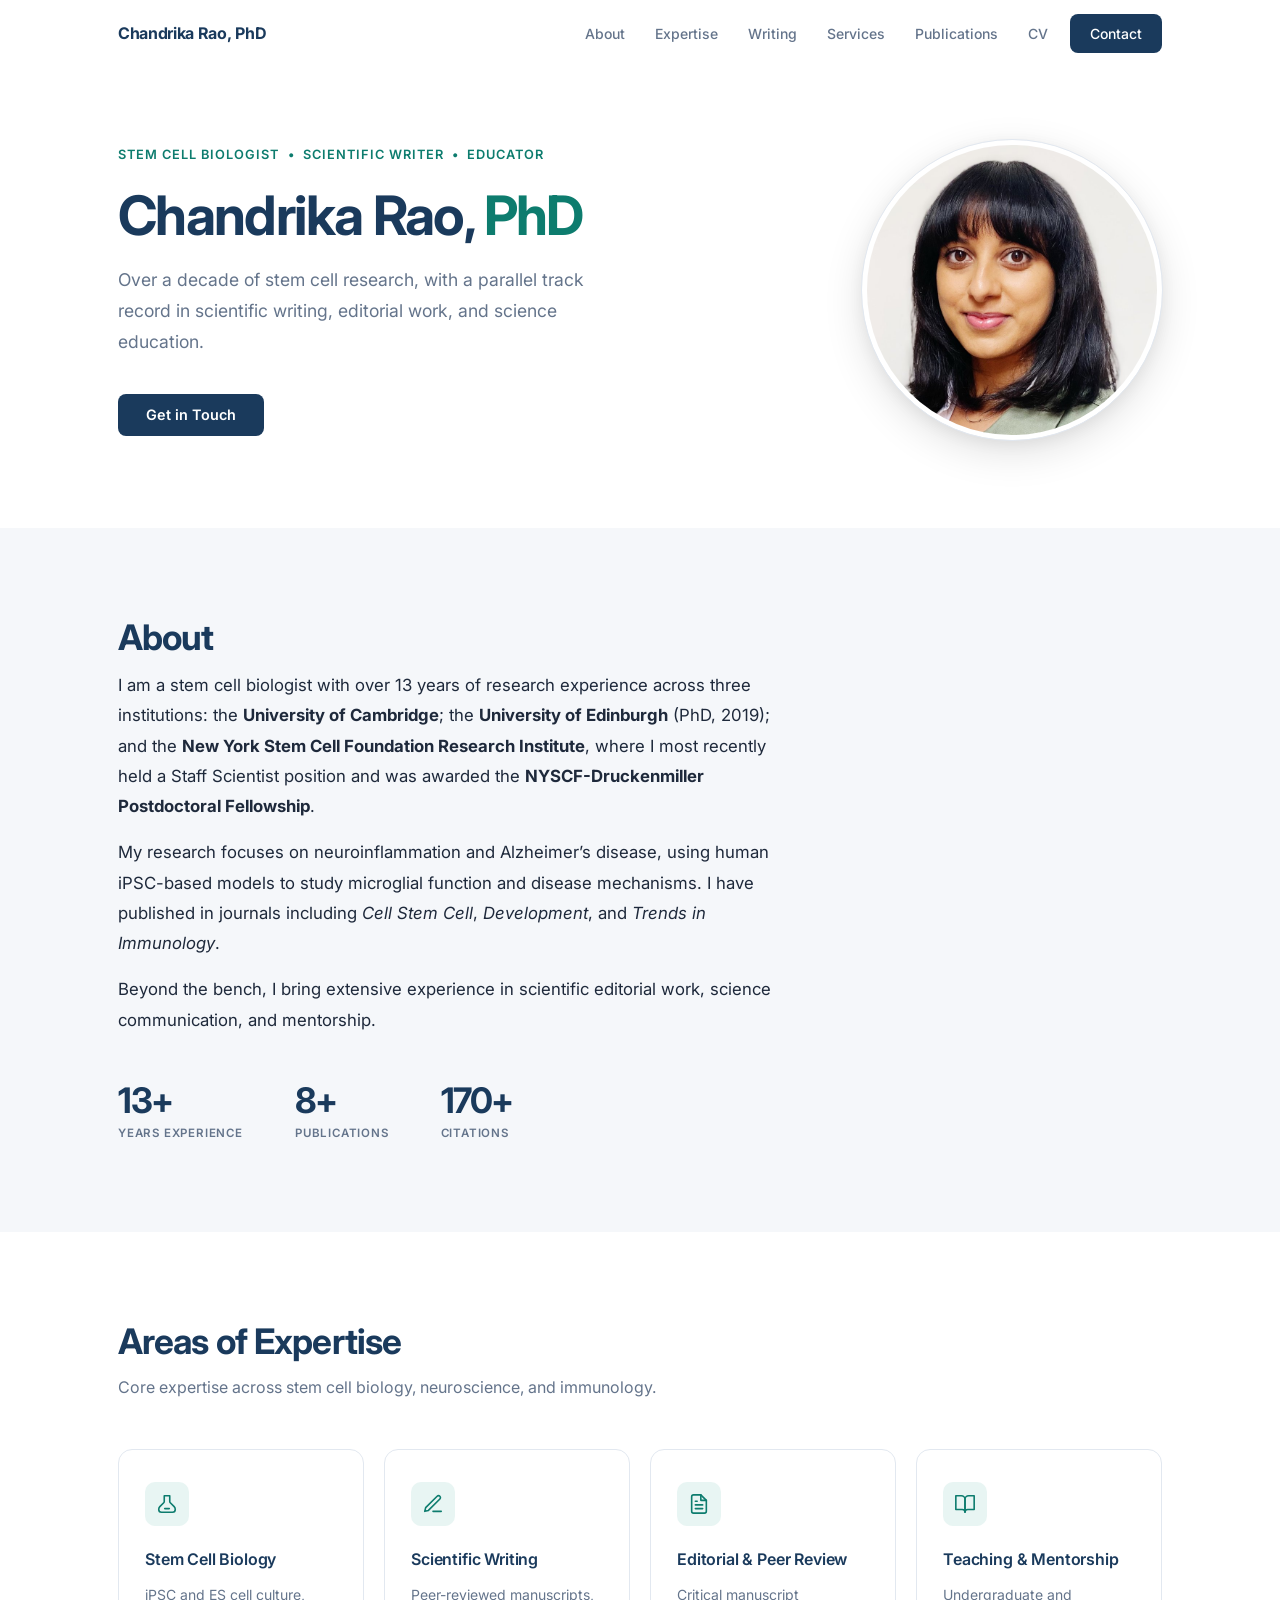
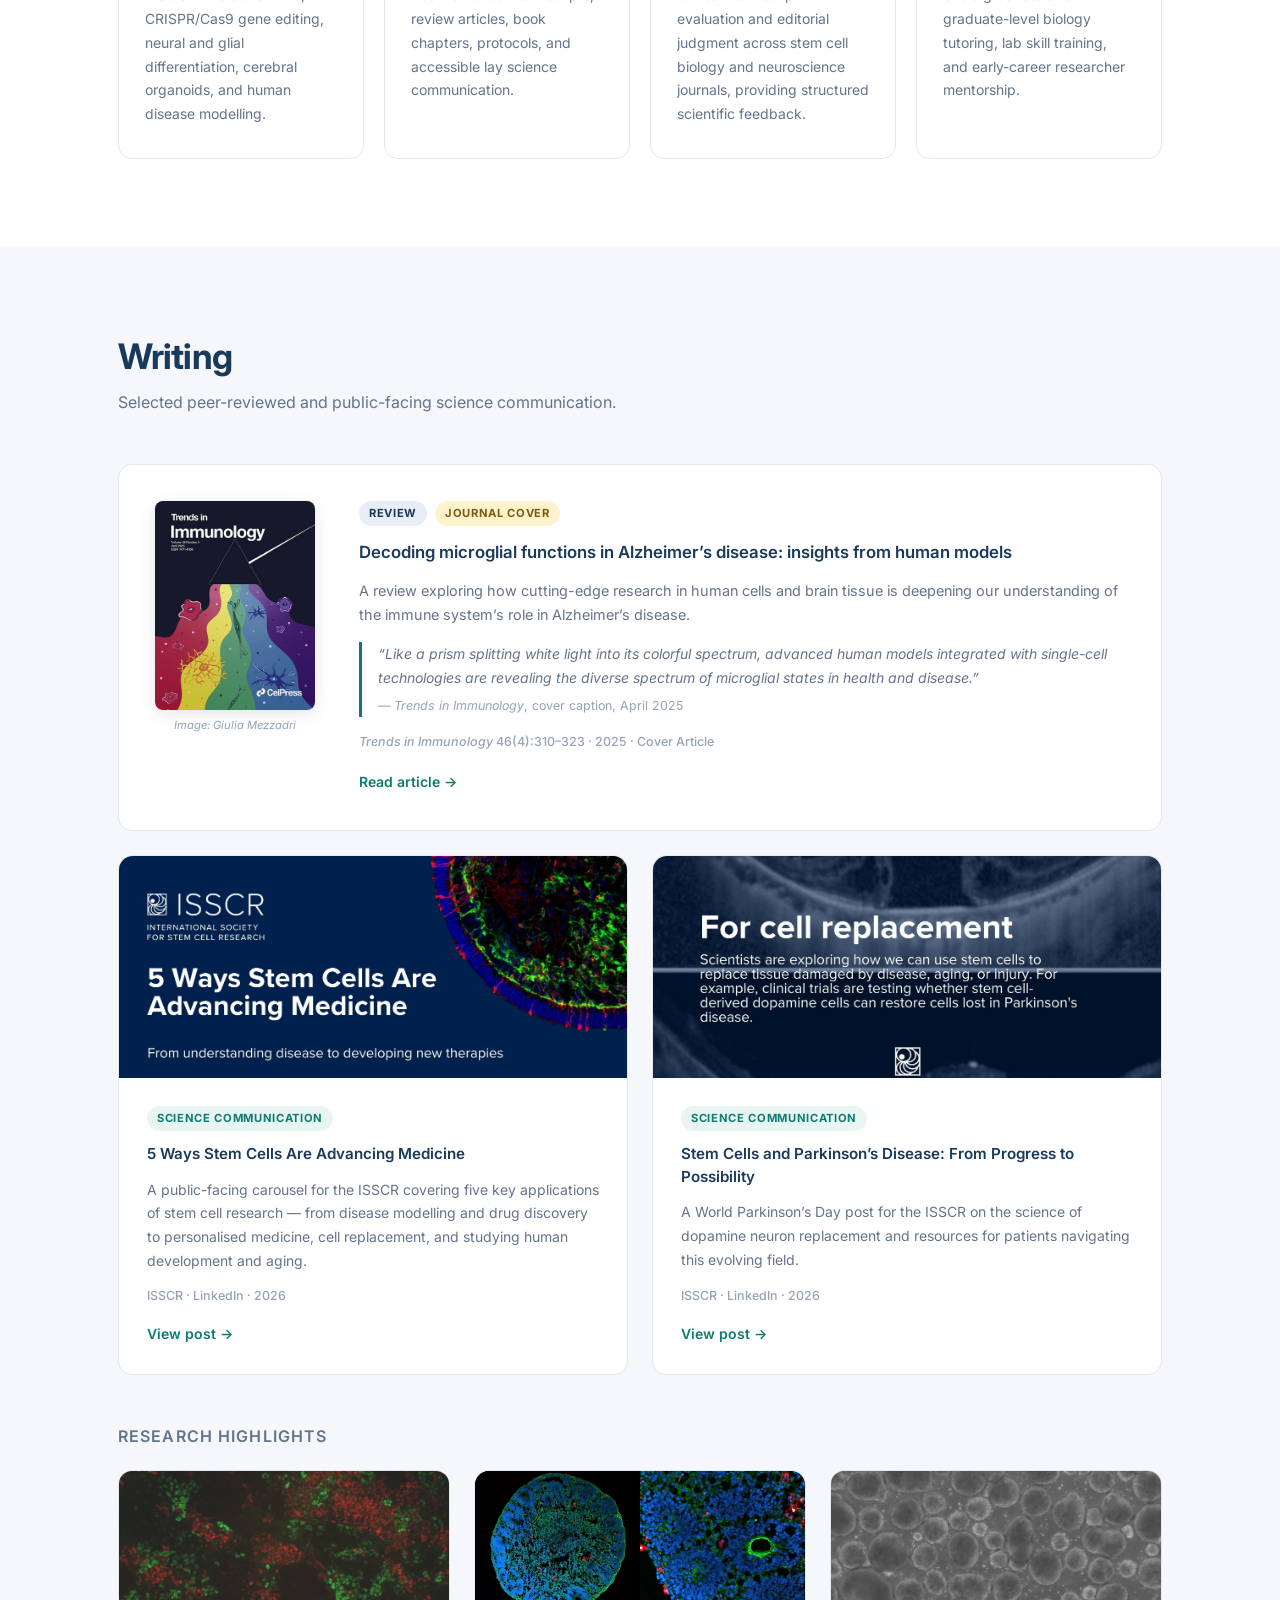
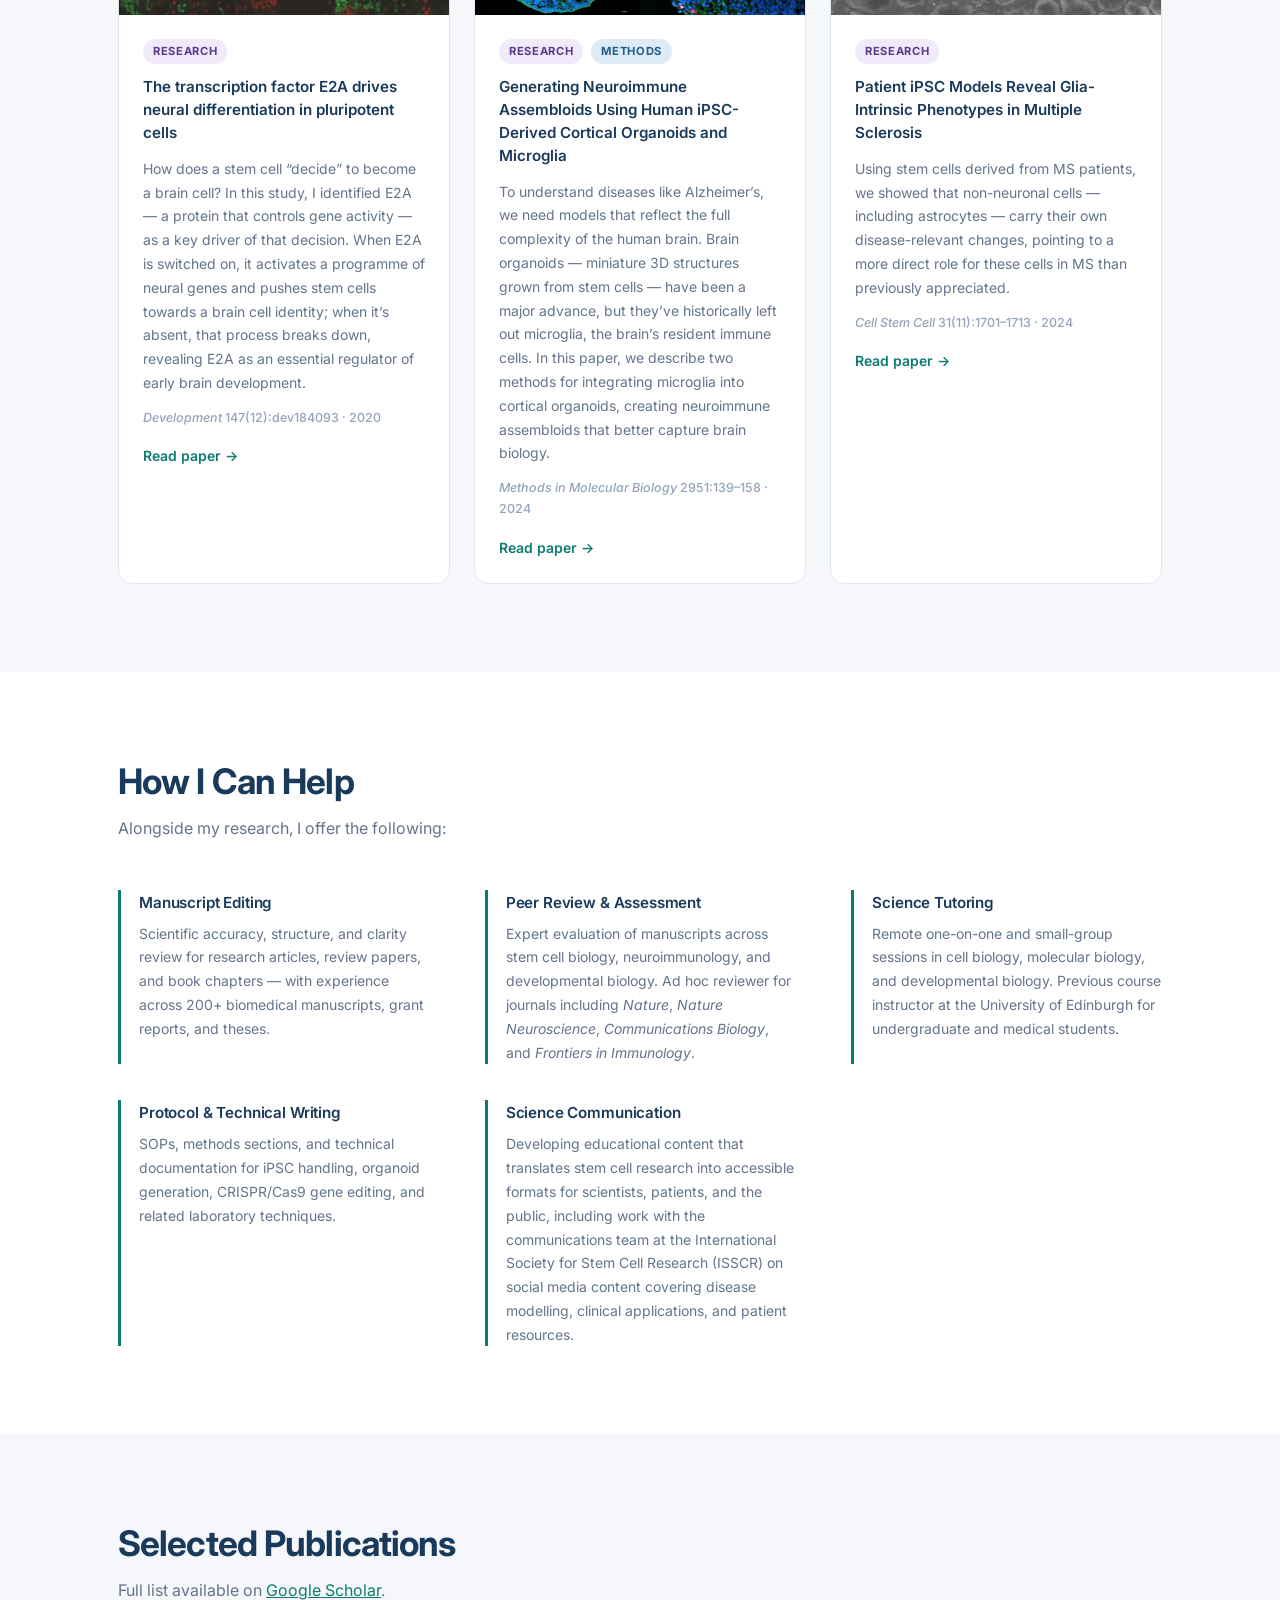
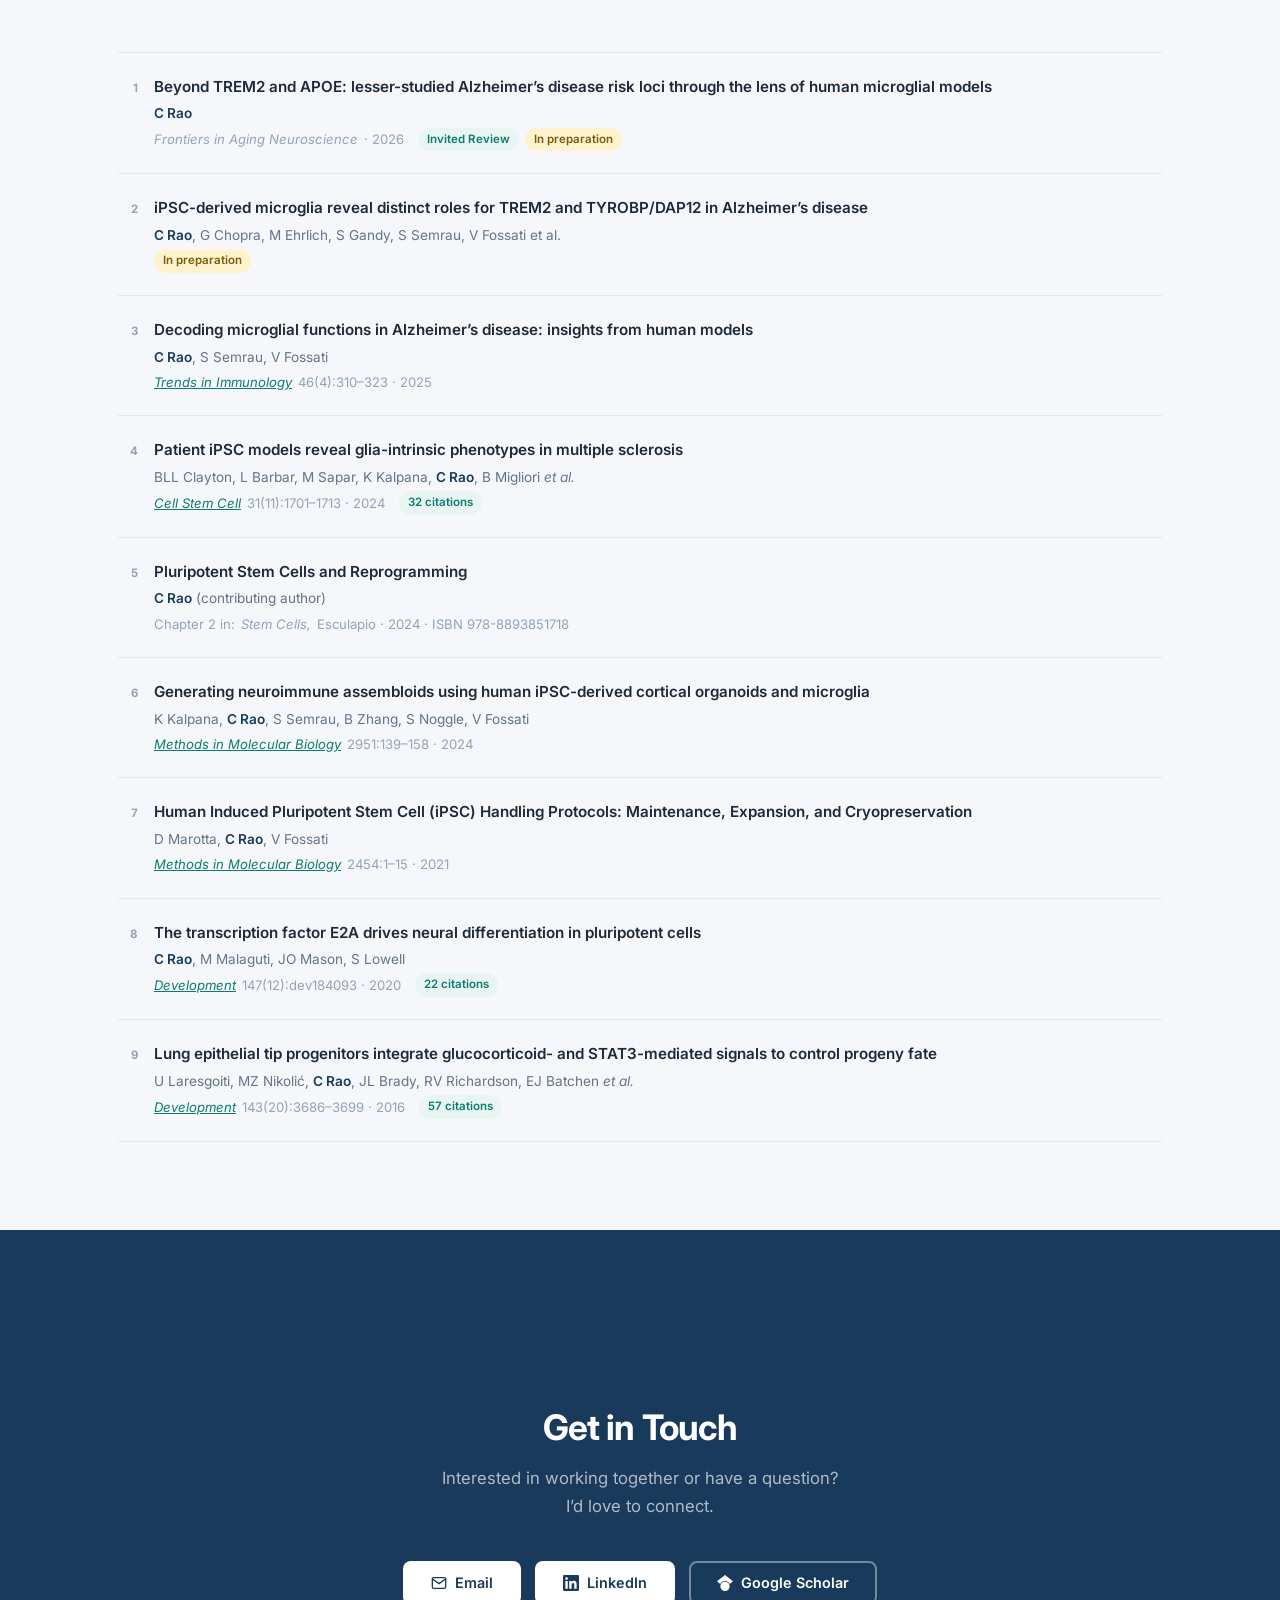
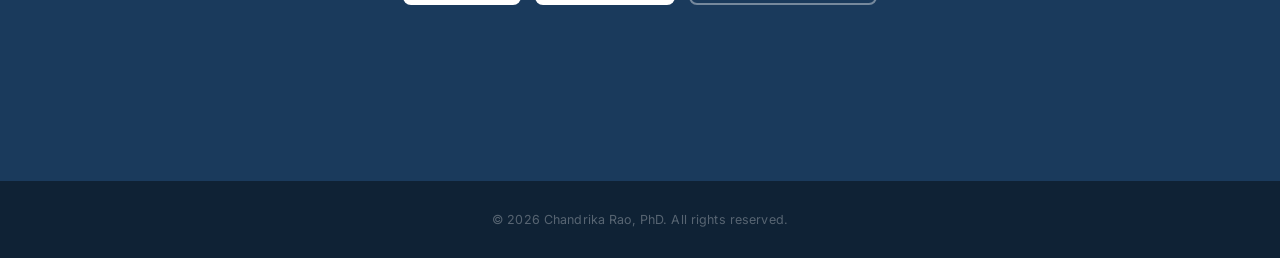
==== index.html @ e46a9a17 "Add Google Search Console verification tag" ====
<!DOCTYPE html>
<html lang="en">
<head>
  <meta charset="UTF-8" />
  <meta name="viewport" content="width=device-width, initial-scale=1.0" />
  <meta name="google-site-verification" content="_DIv9sIjlWXI29fUzNGUmIZ7tkKwm2EQSh8rVFyX3uU" />
  <title>Chandrika Rao, PhD | Stem Cell Biologist &amp; Scientific Writer</title>
  <meta name="description" content="Stem cell biologist and scientific writer with expertise in iPSC technology, neuroimmunology, and science communication, and a parallel track record in editorial work and science education." />
  <meta property="og:title" content="Chandrika Rao, PhD" />
  <meta property="og:description" content="Stem cell biologist and scientific writer with expertise in iPSC technology, neuroimmunology, and science communication." />
  <meta property="og:url" content="https://chandrikaraophd.github.io" />
  <meta property="og:image" content="https://chandrikaraophd.github.io/og-image.png" />
  <meta property="og:image:width" content="1200" />
  <meta property="og:image:height" content="630" />
  <meta property="og:type" content="website" />
  <meta name="twitter:card" content="summary_large_image" />
  <meta name="twitter:title" content="Chandrika Rao, PhD" />
  <meta name="twitter:description" content="Stem cell biologist and scientific writer with expertise in iPSC technology, neuroimmunology, and science communication." />
  <meta name="twitter:image" content="https://chandrikaraophd.github.io/og-image.png" />
  <link rel="canonical" href="https://chandrikaraophd.github.io/" />
  <link rel="icon" href="favicon.svg" type="image/svg+xml" />
  <link rel="apple-touch-icon" href="og-image.png" />
  <meta name="theme-color" content="#0d7c6e" />
  <script type="application/ld+json">
  {
    "@context": "https://schema.org",
    "@type": "Person",
    "name": "Chandrika Rao",
    "honorificSuffix": "PhD",
    "jobTitle": "Stem Cell Biologist and Scientific Writer",
    "description": "Stem cell biologist with over a decade of research experience in neuroinflammation and Alzheimer's disease, and a parallel track record in scientific writing, editorial work, and science education.",
    "url": "https://chandrikaraophd.github.io/",
    "image": "https://chandrikaraophd.github.io/og-image.png",
    "email": "mailto:chandrikarao@icloud.com",
    "sameAs": [
      "https://www.linkedin.com/in/chandrikaraophd/",
      "https://scholar.google.com/citations?user=-xn5mYcAAAAJ&hl=en"
    ],
    "alumniOf": [
      { "@type": "CollegeOrUniversity", "name": "University of Edinburgh" },
      { "@type": "CollegeOrUniversity", "name": "University of Bristol" }
    ],
    "knowsAbout": [
      "Stem cell biology",
      "Induced pluripotent stem cells",
      "Neuroinflammation",
      "Alzheimer's disease",
      "Microglia",
      "CRISPR/Cas9 gene editing",
      "Cerebral organoids",
      "Scientific writing",
      "Peer review",
      "Science communication"
    ]
  }
  </script>
  <link rel="preconnect" href="https://fonts.googleapis.com" />
  <link rel="preconnect" href="https://fonts.gstatic.com" crossorigin />
  <link href="https://fonts.googleapis.com/css2?family=Inter:wght@300;400;500;600;700&display=swap" rel="stylesheet" />
  <link rel="stylesheet" href="style.css" />
</head>
<body>

  <!-- Navigation -->
  <nav class="nav" id="nav">
    <div class="container nav-inner">
      <a href="#home" class="nav-brand">Chandrika Rao, PhD</a>
      <button class="nav-toggle" id="navToggle" aria-label="Toggle menu" aria-expanded="false">
        <span></span><span></span><span></span>
      </button>
      <ul class="nav-links" id="navLinks">
        <li><a href="#about">About</a></li>
        <li><a href="#expertise">Expertise</a></li>
        <li><a href="#writing">Writing</a></li>
        <li><a href="#services">Services</a></li>
        <li><a href="#publications">Publications</a></li>
        <li><a href="/cv.html">CV</a></li>
        <li><a href="#contact" class="nav-cta">Contact</a></li>
      </ul>
    </div>
  </nav>

  <main>

    <!-- Hero -->
    <section class="hero" id="home">
      <div class="container hero-inner">
        <div class="hero-text">
          <p class="eyebrow">Stem Cell Biologist &nbsp;&bull;&nbsp; Scientific Writer &nbsp;&bull;&nbsp; Educator</p>
          <h1>Chandrika Rao, <span class="text-teal">PhD</span></h1>
          <p class="hero-lead">
            Over a decade of stem cell research, with a parallel track record in scientific writing,
            editorial work, and science education.
          </p>
          <div class="hero-actions">
            <a href="#contact" class="btn btn-primary">Get in Touch</a>
          </div>
        </div>
        <div class="hero-photo">
          <div class="photo-clip">
            <img src="Headshot_web.jpg" alt="Chandrika Rao, PhD" width="800" height="1028" fetchpriority="high" />
          </div>
        </div>
      </div>
    </section>

    <!-- About -->
    <section class="section section--alt" id="about">
      <div class="container">
        <h2 class="section-title">About</h2>
        <div class="about-body">
          <p>
            I am a stem cell biologist with over 13 years of research experience across three
            institutions: the <strong>University of Cambridge</strong>; the
            <strong>University of Edinburgh</strong>
            (PhD, 2019); and the <strong>New York Stem Cell Foundation Research Institute</strong>,
            where I most recently held a Staff Scientist position and was awarded the
            <strong>NYSCF-Druckenmiller Postdoctoral Fellowship</strong>.
          </p>
          <p>
            My research focuses on neuroinflammation and Alzheimer&rsquo;s disease, using
            human iPSC-based models to study microglial function and disease mechanisms. I have published in journals including
            <em>Cell Stem Cell</em>, <em>Development</em>, and <em>Trends in Immunology</em>.
          </p>
          <p>
            Beyond the bench, I bring extensive experience in scientific editorial
            work, science communication, and mentorship.
          </p>
          <div class="stat-row">
            <div class="stat">
              <div class="stat-num">13+</div>
              <div class="stat-label">Years Experience</div>
            </div>
            <div class="stat">
              <div class="stat-num">8+</div>
              <div class="stat-label">Publications</div>
            </div>
            <div class="stat">
              <div class="stat-num">170+</div>
              <div class="stat-label">Citations</div>
            </div>
          </div>
        </div>
      </div>
    </section>

    <!-- Expertise -->
    <section class="section" id="expertise">
      <div class="container">
        <h2 class="section-title">Areas of Expertise</h2>
        <p class="section-sub">Core expertise across stem cell biology, neuroscience, and immunology.</p>
        <div class="cards">

          <div class="card">
            <div class="card-icon">
              <svg xmlns="http://www.w3.org/2000/svg" viewBox="0 0 24 24" fill="none" stroke="currentColor" stroke-width="1.75" stroke-linecap="round" stroke-linejoin="round">
                <path d="M9 3h6M9 3v6.172a2 2 0 0 1-.586 1.414L4.172 14.83A4 4 0 0 0 3 17.657V18a3 3 0 0 0 3 3h12a3 3 0 0 0 3-3v-.343a4 4 0 0 0-1.172-2.828l-4.242-4.243A2 2 0 0 1 15 9.172V3"/>
                <line x1="9.5" y1="17" x2="14.5" y2="17"/>
              </svg>
            </div>
            <h3>Stem Cell Biology</h3>
            <p>iPSC and ES cell culture, CRISPR/Cas9 gene editing, neural and glial differentiation, cerebral organoids, and human disease modelling.</p>
          </div>

          <div class="card">
            <div class="card-icon">
              <svg xmlns="http://www.w3.org/2000/svg" viewBox="0 0 24 24" fill="none" stroke="currentColor" stroke-width="1.75" stroke-linecap="round" stroke-linejoin="round">
                <path d="M12 20h9"/>
                <path d="M16.5 3.5a2.121 2.121 0 0 1 3 3L7 19l-4 1 1-4L16.5 3.5z"/>
              </svg>
            </div>
            <h3>Scientific Writing</h3>
            <p>Peer-reviewed manuscripts, review articles, book chapters, protocols, and accessible lay science communication.</p>
          </div>

          <div class="card">
            <div class="card-icon">
              <svg xmlns="http://www.w3.org/2000/svg" viewBox="0 0 24 24" fill="none" stroke="currentColor" stroke-width="1.75" stroke-linecap="round" stroke-linejoin="round">
                <path d="M14 2H6a2 2 0 0 0-2 2v16a2 2 0 0 0 2 2h12a2 2 0 0 0 2-2V8z"/>
                <polyline points="14 2 14 8 20 8"/>
                <line x1="16" y1="13" x2="8" y2="13"/>
                <line x1="16" y1="17" x2="8" y2="17"/>
                <line x1="10" y1="9" x2="8" y2="9"/>
              </svg>
            </div>
            <h3>Editorial &amp; Peer Review</h3>
            <p>Critical manuscript evaluation and editorial judgment across stem cell biology and neuroscience journals, providing structured scientific feedback.</p>
          </div>

          <div class="card">
            <div class="card-icon">
              <svg xmlns="http://www.w3.org/2000/svg" viewBox="0 0 24 24" fill="none" stroke="currentColor" stroke-width="1.75" stroke-linecap="round" stroke-linejoin="round">
                <path d="M2 3h6a4 4 0 0 1 4 4v14a3 3 0 0 0-3-3H2z"/>
                <path d="M22 3h-6a4 4 0 0 0-4 4v14a3 3 0 0 1 3-3h7z"/>
              </svg>
            </div>
            <h3>Teaching &amp; Mentorship</h3>
            <p>Undergraduate and graduate-level biology tutoring, lab skill training, and early-career researcher mentorship.</p>
          </div>

        </div>
      </div>
    </section>

    <!-- Writing -->
    <section class="section section--alt" id="writing">
      <div class="container">
        <h2 class="section-title">Writing</h2>
        <p class="section-sub">Selected peer-reviewed and public-facing science communication.</p>
        <!-- Featured: Cover Article -->
        <div class="writing-featured">
          <div class="writing-featured-img">
            <img src="cover_web.jpg" alt="Trends in Immunology April 2025 cover" width="400" height="521" loading="lazy" />
            <p class="img-credit">Image: Giulia Mezzadri</p>
          </div>
          <div class="writing-featured-text">
            <div class="writing-tags-row">
              <span class="writing-tag writing-tag--review">Review</span>
              <span class="writing-tag writing-tag--cover">Journal Cover</span>
            </div>
            <h3>Decoding microglial functions in Alzheimer&rsquo;s disease: insights from human models</h3>
            <p>A review exploring how cutting-edge research in human cells and brain tissue is deepening our understanding of the immune system&rsquo;s role in Alzheimer&rsquo;s disease.</p>
            <blockquote class="writing-pullquote">
              &ldquo;Like a prism splitting white light into its colorful spectrum, advanced human models integrated with single-cell technologies are revealing the diverse spectrum of microglial states in health and disease.&rdquo;
              <cite>&mdash; <em>Trends in Immunology</em>, cover caption, April 2025</cite>
            </blockquote>
            <div class="writing-meta"><em>Trends in Immunology</em> 46(4):310&ndash;323 &middot; 2025 &middot; Cover Article</div>
            <a href="https://doi.org/10.1016/j.it.2025.02.011" target="_blank" rel="noopener" class="writing-link">Read article &rarr;</a>
          </div>
        </div>

        <!-- ISSCR Posts -->
        <div class="writing-grid">

          <div class="writing-card">
            <div class="writing-card-img">
              <img src="isscr_5ways_cover.jpg" alt="5 Ways Stem Cells Are Advancing Medicine — ISSCR" width="1200" height="670" loading="lazy" />
            </div>
            <span class="writing-tag writing-tag--comm">Science Communication</span>
            <h3>5 Ways Stem Cells Are Advancing Medicine</h3>
            <p>A public-facing carousel for the ISSCR covering five key applications of stem cell research &mdash; from disease modelling and drug discovery to personalised medicine, cell replacement, and studying human development and aging.</p>
            <div class="writing-meta">ISSCR &middot; LinkedIn &middot; 2026</div>
            <a href="https://www.linkedin.com/feed/update/urn:li:activity:7427819113399635968/" target="_blank" rel="noopener" class="writing-link">View post &rarr;</a>
          </div>

          <div class="writing-card">
            <div class="writing-card-img">
              <img src="isscr_parkinsons_cover.jpg" alt="Stem cells and Parkinson's Disease — ISSCR" width="1200" height="670" loading="lazy" />
            </div>
            <span class="writing-tag writing-tag--comm">Science Communication</span>
            <h3>Stem Cells and Parkinson&rsquo;s Disease: From Progress to Possibility</h3>
            <p>A World Parkinson&rsquo;s Day post for the ISSCR on the science of dopamine neuron replacement and resources for patients navigating this evolving field.</p>
            <div class="writing-meta">ISSCR &middot; LinkedIn &middot; 2026</div>
            <a href="https://www.linkedin.com/posts/chandrikaraophd_pleased-to-have-worked-with-the-international-share-7449879029299630082-J87-/" target="_blank" rel="noopener" class="writing-link">View post &rarr;</a>
          </div>

        </div>

        <!-- Research Highlights -->
        <div class="writing-highlights">
          <h3 class="writing-subhead">Research Highlights</h3>
          <div class="highlight-grid">

            <div class="highlight-card">
              <div class="highlight-img">
                <img src="e2a_highlight_card.jpg" alt="Fluorescence microscopy image showing stem cells differentiating towards a neural identity" width="700" height="525" loading="lazy" />
              </div>
              <div class="highlight-body">
                <span class="writing-tag writing-tag--highlight">Research</span>
                <h3>The transcription factor E2A drives neural differentiation in pluripotent cells</h3>
                <p>How does a stem cell &ldquo;decide&rdquo; to become a brain cell? In this study, I identified E2A &mdash; a protein that controls gene activity &mdash; as a key driver of that decision. When E2A is switched on, it activates a programme of neural genes and pushes stem cells towards a brain cell identity; when it&rsquo;s absent, that process breaks down, revealing E2A as an essential regulator of early brain development.</p>
                <div class="writing-meta"><em>Development</em> 147(12):dev184093 &middot; 2020</div>
                <a href="https://doi.org/10.1242/dev.184093" target="_blank" rel="noopener" class="writing-link">Read paper &rarr;</a>
              </div>
            </div>

            <div class="highlight-card">
              <div class="highlight-triptych">
                <div class="triptych-panel">
                  <img src="organoid_p2.jpg" alt="Complete neuroimmune assembloid" width="500" height="500" loading="lazy" style="object-fit: contain; background: black;" />
                </div>
                <div class="triptych-panel">
                  <img src="organoid_p3.jpg" alt="Zoomed detail of neuroimmune assembloid" width="500" height="500" loading="lazy" />
                </div>
              </div>
              <div class="highlight-body">
                <div class="writing-tags-row">
                  <span class="writing-tag writing-tag--highlight">Research</span>
                  <span class="writing-tag writing-tag--methods">Methods</span>
                </div>
                <h3>Generating Neuroimmune Assembloids Using Human iPSC-Derived Cortical Organoids and Microglia</h3>
                <p>To understand diseases like Alzheimer&rsquo;s, we need models that reflect the full complexity of the human brain. Brain organoids &mdash; miniature 3D structures grown from stem cells &mdash; have been a major advance, but they&rsquo;ve historically left out microglia, the brain&rsquo;s resident immune cells. In this paper, we describe two methods for integrating microglia into cortical organoids, creating neuroimmune assembloids that better capture brain biology.</p>
                <div class="writing-meta"><em>Methods in Molecular Biology</em> 2951:139&ndash;158 &middot; 2024</div>
                <a href="https://doi.org/10.1007/7651_2024_554" target="_blank" rel="noopener" class="writing-link">Read paper &rarr;</a>
              </div>
            </div>

            <div class="highlight-card">
              <div class="highlight-img">
                <img src="spheroids.jpg" alt="Brightfield microscopy image of iPSC-derived spheroids" width="700" height="528" loading="lazy" />
              </div>
              <div class="highlight-body">
                <span class="writing-tag writing-tag--highlight">Research</span>
                <h3>Patient iPSC Models Reveal Glia-Intrinsic Phenotypes in Multiple Sclerosis</h3>
                <p>Using stem cells derived from MS patients, we showed that non-neuronal cells &mdash; including astrocytes &mdash; carry their own disease-relevant changes, pointing to a more direct role for these cells in MS than previously appreciated.</p>
                <div class="writing-meta"><em>Cell Stem Cell</em> 31(11):1701&ndash;1713 &middot; 2024</div>
                <a href="https://doi.org/10.1016/j.stem.2024.08.002" target="_blank" rel="noopener" class="writing-link">Read paper &rarr;</a>
              </div>
            </div>

          </div>
        </div>

      </div>
    </section>

    <!-- Services -->
    <section class="section" id="services">
      <div class="container">
        <h2 class="section-title">How I Can Help</h2>
        <p class="section-sub">Alongside my research, I offer the following:</p>
        <div class="services-grid">

          <div class="service-item">
            <h4>Manuscript Editing</h4>
            <p>Scientific accuracy, structure, and clarity review for research articles, review papers, and book chapters &mdash; with experience across 200+ biomedical manuscripts, grant reports, and theses.</p>
          </div>

          <div class="service-item">
            <h4>Peer Review &amp; Assessment</h4>
            <p>Expert evaluation of manuscripts across stem cell biology, neuroimmunology, and developmental biology. Ad hoc reviewer for journals including <em>Nature</em>, <em>Nature Neuroscience</em>, <em>Communications Biology</em>, and <em>Frontiers in Immunology</em>.</p>
          </div>

          <div class="service-item">
            <h4>Science Tutoring</h4>
            <p>Remote one-on-one and small-group sessions in cell biology, molecular biology, and developmental biology. Previous course instructor at the University of Edinburgh for undergraduate and medical students.</p>
          </div>

          <div class="service-item">
            <h4>Protocol &amp; Technical Writing</h4>
            <p>SOPs, methods sections, and technical documentation for iPSC handling, organoid generation, CRISPR/Cas9 gene editing, and related laboratory techniques.</p>
          </div>

          <div class="service-item">
            <h4>Science Communication</h4>
            <p>Developing educational content that translates stem cell research into accessible formats for scientists, patients, and the public, including work with the communications team at the International Society for Stem Cell Research (ISSCR) on social media content covering disease modelling, clinical applications, and patient resources.</p>
          </div>

        </div>
      </div>
    </section>

    <!-- Publications -->
    <section class="section section--alt" id="publications">
      <div class="container">
        <h2 class="section-title">Selected Publications</h2>
        <p class="section-sub">
          Full list available on
          <a href="https://scholar.google.com/citations?user=-xn5mYcAAAAJ&hl=en" target="_blank" rel="noopener">Google Scholar</a>.
        </p>
        <ol class="pub-list">

          <li class="pub-item">
            <div class="pub-title">Beyond TREM2 and APOE: lesser-studied Alzheimer&rsquo;s disease risk loci through the lens of human microglial models</div>
            <div class="pub-authors"><strong>C Rao</strong></div>
            <div class="pub-journal"><em>Frontiers in Aging Neuroscience</em> &middot; 2026 &nbsp;<span class="pub-badge">Invited Review</span> <span class="pub-badge pub-badge--prep">In preparation</span></div>
          </li>

          <li class="pub-item">
            <div class="pub-title">iPSC-derived microglia reveal distinct roles for TREM2 and TYROBP/DAP12 in Alzheimer&rsquo;s disease</div>
            <div class="pub-authors"><strong>C Rao</strong>, G Chopra, M Ehrlich, S Gandy, S Semrau, V Fossati et al.</div>
            <div class="pub-journal"><span class="pub-badge pub-badge--prep">In preparation</span></div>
          </li>

          <li class="pub-item">
            <div class="pub-title">Decoding microglial functions in Alzheimer&rsquo;s disease: insights from human models</div>
            <div class="pub-authors"><strong>C Rao</strong>, S Semrau, V Fossati</div>
            <div class="pub-journal"><a href="https://doi.org/10.1016/j.it.2025.02.011" target="_blank" rel="noopener"><em>Trends in Immunology</em></a> 46(4):310&ndash;323 &middot; 2025</div>
          </li>

          <li class="pub-item">
            <div class="pub-title">Patient iPSC models reveal glia-intrinsic phenotypes in multiple sclerosis</div>
            <div class="pub-authors">BLL Clayton, L Barbar, M Sapar, K Kalpana, <strong>C Rao</strong>, B Migliori <em>et al.</em></div>
            <div class="pub-journal"><a href="https://doi.org/10.1016/j.stem.2024.08.002" target="_blank" rel="noopener"><em>Cell Stem Cell</em></a> 31(11):1701&ndash;1713 &middot; 2024 &nbsp;<span class="pub-badge">32 citations</span></div>
          </li>

          <li class="pub-item">
            <div class="pub-title">Pluripotent Stem Cells and Reprogramming</div>
            <div class="pub-authors"><strong>C Rao</strong> (contributing author)</div>
            <div class="pub-journal">Chapter 2 in: <em>Stem Cells,</em> Esculapio &middot; 2024 &middot; ISBN 978-8893851718</div>
          </li>

          <li class="pub-item">
            <div class="pub-title">Generating neuroimmune assembloids using human iPSC-derived cortical organoids and microglia</div>
            <div class="pub-authors">K Kalpana, <strong>C Rao</strong>, S Semrau, B Zhang, S Noggle, V Fossati</div>
            <div class="pub-journal"><a href="https://doi.org/10.1007/7651_2024_554" target="_blank" rel="noopener"><em>Methods in Molecular Biology</em></a> 2951:139&ndash;158 &middot; 2024</div>
          </li>

          <li class="pub-item">
            <div class="pub-title">Human Induced Pluripotent Stem Cell (iPSC) Handling Protocols: Maintenance, Expansion, and Cryopreservation</div>
            <div class="pub-authors">D Marotta, <strong>C Rao</strong>, V Fossati</div>
            <div class="pub-journal"><a href="https://doi.org/10.1007/7651_2021_358" target="_blank" rel="noopener"><em>Methods in Molecular Biology</em></a> 2454:1&ndash;15 &middot; 2021</div>
          </li>

          <li class="pub-item">
            <div class="pub-title">The transcription factor E2A drives neural differentiation in pluripotent cells</div>
            <div class="pub-authors"><strong>C Rao</strong>, M Malaguti, JO Mason, S Lowell</div>
            <div class="pub-journal"><a href="https://doi.org/10.1242/dev.184093" target="_blank" rel="noopener"><em>Development</em></a> 147(12):dev184093 &middot; 2020 &nbsp;<span class="pub-badge">22 citations</span></div>
          </li>

          <li class="pub-item">
            <div class="pub-title">Lung epithelial tip progenitors integrate glucocorticoid- and STAT3-mediated signals to control progeny fate</div>
            <div class="pub-authors">U Laresgoiti, MZ Nikoli&#263;, <strong>C Rao</strong>, JL Brady, RV Richardson, EJ Batchen <em>et al.</em></div>
            <div class="pub-journal"><a href="https://doi.org/10.1242/dev.134023" target="_blank" rel="noopener"><em>Development</em></a> 143(20):3686&ndash;3699 &middot; 2016 &nbsp;<span class="pub-badge">57 citations</span></div>
          </li>

        </ol>
      </div>
    </section>

    <!-- Contact -->
    <section class="section contact-section" id="contact">
      <div class="container contact-inner">
        <h2 class="section-title section-title--light">Get in Touch</h2>
        <p class="contact-lead">
          Interested in working together or have a question? I&rsquo;d love to connect.
        </p>
        <div class="contact-links">
          <a href="mailto:chandrikarao@icloud.com" class="btn btn-light">
            <svg xmlns="http://www.w3.org/2000/svg" width="16" height="16" viewBox="0 0 24 24" fill="none" stroke="currentColor" stroke-width="2" stroke-linecap="round" stroke-linejoin="round" aria-hidden="true">
              <path d="M4 4h16c1.1 0 2 .9 2 2v12c0 1.1-.9 2-2 2H4c-1.1 0-2-.9-2-2V6c0-1.1.9-2 2-2z"/>
              <polyline points="22,6 12,13 2,6"/>
            </svg>
            Email
          </a>
          <a href="https://www.linkedin.com/in/chandrikaraophd/" target="_blank" rel="noopener" class="btn btn-light">
            <svg xmlns="http://www.w3.org/2000/svg" width="16" height="16" viewBox="0 0 24 24" fill="currentColor" aria-hidden="true">
              <path d="M20.447 20.452h-3.554v-5.569c0-1.328-.027-3.037-1.852-3.037-1.853 0-2.136 1.445-2.136 2.939v5.667H9.351V9h3.414v1.561h.046c.477-.9 1.637-1.85 3.37-1.85 3.601 0 4.267 2.37 4.267 5.455v6.286zM5.337 7.433a2.062 2.062 0 0 1-2.063-2.065 2.064 2.064 0 1 1 2.063 2.065zm1.782 13.019H3.555V9h3.564v11.452zM22.225 0H1.771C.792 0 0 .774 0 1.729v20.542C0 23.227.792 24 1.771 24h20.451C23.2 24 24 23.227 24 22.271V1.729C24 .774 23.2 0 22.222 0h.003z"/>
            </svg>
            LinkedIn
          </a>
          <a href="https://scholar.google.com/citations?user=-xn5mYcAAAAJ&hl=en" target="_blank" rel="noopener" class="btn btn-light-outline">
            <svg xmlns="http://www.w3.org/2000/svg" width="16" height="16" viewBox="0 0 24 24" fill="currentColor" aria-hidden="true">
              <path d="M12 24a7 7 0 1 1 0-14 7 7 0 0 1 0 14zm0-24L0 9.5l4.838 3.94A8 8 0 0 1 12 9a8 8 0 0 1 7.162 4.44L24 9.5 12 0z"/>
            </svg>
            Google Scholar
          </a>
        </div>
      </div>
    </section>

  </main>

  <footer class="footer">
    <div class="container">
      <p>&copy; <span id="year"></span> Chandrika Rao, PhD. All rights reserved.</p>
    </div>
  </footer>

  <script>
    document.getElementById('year').textContent = new Date().getFullYear();

    const nav = document.getElementById('nav');
    const toggle = document.getElementById('navToggle');
    const links = document.getElementById('navLinks');

    window.addEventListener('scroll', () => {
      nav.classList.toggle('nav--scrolled', window.scrollY > 10);
    }, { passive: true });

    toggle.addEventListener('click', () => {
      const isOpen = links.classList.toggle('nav-links--open');
      toggle.setAttribute('aria-expanded', String(isOpen));
      toggle.classList.toggle('nav-toggle--open', isOpen);
    });

    links.querySelectorAll('a').forEach(a => {
      a.addEventListener('click', () => {
        links.classList.remove('nav-links--open');
        toggle.classList.remove('nav-toggle--open');
        toggle.setAttribute('aria-expanded', 'false');
      });
    });
  </script>

  <!-- GoatCounter analytics — cookieless, no personal data collected -->
  <script data-goatcounter="https://chandrikarao.goatcounter.com/count"
          async src="//gc.zgo.at/count.js"></script>

</body>
</html>
---- style.css ----
/* =============================================
   CSS Custom Properties
   ============================================= */
:root {
  --navy:        #1a3a5c;
  --navy-dark:   #0f2235;
  --teal:        #0d7c6e;
  --teal-bg:     #e8f5f3;
  --white:       #ffffff;
  --bg:          #ffffff;
  --bg-alt:      #f5f7fa;
  --text:        #1e293b;
  --text-muted:  #64748b;
  --text-light:  #94a3b8;
  --border:      #e2e8f0;

  --font: 'Inter', -apple-system, BlinkMacSystemFont, 'Segoe UI', sans-serif;

  --container:   1100px;
  --nav-h:       68px;
  --section-y:   88px;

  --shadow-sm: 0 1px 3px rgba(0,0,0,.07), 0 1px 2px rgba(0,0,0,.04);
  --shadow-md: 0 4px 20px rgba(0,0,0,.08), 0 2px 8px rgba(0,0,0,.04);
  --shadow-lg: 0 12px 40px rgba(0,0,0,.12), 0 4px 16px rgba(0,0,0,.06);

  --radius:    14px;
  --radius-sm: 8px;
}

/* =============================================
   Reset
   ============================================= */
*, *::before, *::after {
  box-sizing: border-box;
  margin: 0;
  padding: 0;
}

html {
  scroll-behavior: smooth;
  scroll-padding-top: var(--nav-h);
}

body {
  font-family: var(--font);
  font-size: 16px;
  color: var(--text);
  background-color: var(--bg);
  line-height: 1.7;
  -webkit-font-smoothing: antialiased;
  -moz-osx-font-smoothing: grayscale;
}

img {
  max-width: 100%;
  height: auto;
  display: block;
}

a {
  color: var(--teal);
  transition: color .15s;
}
a:hover { color: var(--navy); }

/* Visible keyboard focus. :focus-visible keeps the ring off mouse clicks
   while still showing it for tab navigation. */
a:focus-visible,
button:focus-visible,
[tabindex]:focus-visible {
  outline: 2px solid var(--teal);
  outline-offset: 3px;
  border-radius: 3px;
}

/* On the dark contact panel the teal ring has too little contrast. */
.contact-section a:focus-visible {
  outline-color: var(--white);
}

@media (prefers-reduced-motion: reduce) {
  html { scroll-behavior: auto; }
  *, *::before, *::after {
    animation-duration: .01ms !important;
    animation-iteration-count: 1 !important;
    transition-duration: .01ms !important;
  }
}

/* =============================================
   Layout
   ============================================= */
.container {
  width: 100%;
  max-width: var(--container);
  margin: 0 auto;
  padding: 0 28px;
}

.section { padding: var(--section-y) 0; }
.section--alt { background-color: var(--bg-alt); }

/* =============================================
   Navigation
   ============================================= */
.nav {
  position: fixed;
  inset: 0 0 auto 0;
  z-index: 200;
  height: var(--nav-h);
  background: rgba(255,255,255,.96);
  backdrop-filter: blur(12px);
  -webkit-backdrop-filter: blur(12px);
  border-bottom: 1px solid transparent;
  transition: border-color .2s, box-shadow .2s;
}

.nav--scrolled {
  border-bottom-color: var(--border);
  box-shadow: var(--shadow-sm);
}

.nav-inner {
  display: flex;
  align-items: center;
  justify-content: space-between;
  height: 100%;
}

.nav-brand {
  font-size: 1rem;
  font-weight: 700;
  color: var(--navy);
  text-decoration: none;
  letter-spacing: -.02em;
  flex-shrink: 0;
}
.nav-brand:hover { color: var(--teal); text-decoration: none; }

.nav-links {
  list-style: none;
  display: flex;
  align-items: center;
  gap: 2px;
}

.nav-links a {
  font-size: .875rem;
  font-weight: 500;
  color: var(--text-muted);
  text-decoration: none;
  padding: 7px 14px;
  border-radius: var(--radius-sm);
  transition: color .15s, background-color .15s;
  display: block;
}
.nav-links a:hover {
  color: var(--navy);
  background-color: var(--bg-alt);
  text-decoration: none;
}

.nav-cta {
  background-color: var(--navy) !important;
  color: var(--white) !important;
  padding: 8px 20px !important;
  margin-left: 6px;
}
.nav-cta:hover {
  background-color: var(--teal) !important;
  color: var(--white) !important;
}

/* Hamburger */
.nav-toggle {
  display: none;
  flex-direction: column;
  justify-content: center;
  gap: 5px;
  width: 36px;
  height: 36px;
  background: none;
  border: none;
  cursor: pointer;
  padding: 6px;
  border-radius: var(--radius-sm);
}
.nav-toggle:hover { background: var(--bg-alt); }

.nav-toggle span {
  display: block;
  width: 20px;
  height: 2px;
  background: var(--navy);
  border-radius: 2px;
  transition: transform .2s, opacity .2s;
  transform-origin: center;
}
.nav-toggle--open span:nth-child(1) { transform: translateY(7px) rotate(45deg); }
.nav-toggle--open span:nth-child(2) { opacity: 0; transform: scaleX(0); }
.nav-toggle--open span:nth-child(3) { transform: translateY(-7px) rotate(-45deg); }

/* =============================================
   Hero
   ============================================= */
.hero {
  padding-top: calc(var(--nav-h) + 72px);
  padding-bottom: 88px;
}

.hero-inner {
  display: flex;
  align-items: center;
  gap: 72px;
}

.hero-text { flex: 1; min-width: 0; }

.eyebrow {
  display: block;
  font-size: .8rem;
  font-weight: 600;
  color: var(--teal);
  letter-spacing: .08em;
  text-transform: uppercase;
  margin-bottom: 20px;
}

.hero-text h1 {
  font-size: clamp(2.4rem, 4.5vw, 3.4rem);
  font-weight: 700;
  color: var(--navy);
  letter-spacing: -.03em;
  line-height: 1.1;
  margin-bottom: 20px;
}

.text-teal { color: var(--teal); }

.hero-lead {
  font-size: 1.1rem;
  color: var(--text-muted);
  max-width: 500px;
  line-height: 1.75;
  margin-bottom: 36px;
}

.hero-actions {
  display: flex;
  flex-wrap: wrap;
  gap: 12px;
}

.hero-photo { flex-shrink: 0; }

.photo-clip {
  width: 300px;
  height: 300px;
  border-radius: 50%;
  overflow: hidden;
  box-shadow: var(--shadow-lg);
  border: 5px solid var(--white);
  outline: 1px solid var(--border);
}

.photo-clip img {
  width: 100%;
  height: auto;
  display: block;
  transform: translateY(-10%);
}

/* =============================================
   Buttons
   ============================================= */
.btn {
  display: inline-flex;
  align-items: center;
  gap: 8px;
  padding: 12px 26px;
  font-family: var(--font);
  font-size: .9rem;
  font-weight: 600;
  text-decoration: none;
  border-radius: var(--radius-sm);
  border: 2px solid transparent;
  cursor: pointer;
  white-space: nowrap;
  line-height: 1;
  transition: background-color .15s, color .15s, border-color .15s,
              box-shadow .15s, transform .15s;
}
.btn:hover {
  text-decoration: none;
  transform: translateY(-1px);
  box-shadow: 0 4px 12px rgba(0,0,0,.12);
}

.btn-primary { background-color: var(--navy); color: var(--white); }
.btn-primary:hover { background-color: var(--teal); color: var(--white); }

.btn-outline { background: transparent; color: var(--navy); border-color: var(--navy); }
.btn-outline:hover { background-color: var(--navy); color: var(--white); }

.btn-light { background-color: var(--white); color: var(--navy); }
.btn-light:hover { background-color: var(--teal-bg); color: var(--teal); }

.btn-light-outline {
  background: transparent;
  color: var(--white);
  border-color: rgba(255,255,255,.4);
}
.btn-light-outline:hover {
  background: rgba(255,255,255,.1);
  border-color: var(--white);
  color: var(--white);
}

/* =============================================
   Section Headers
   ============================================= */
.section-title {
  font-size: clamp(1.7rem, 3vw, 2.2rem);
  font-weight: 700;
  color: var(--navy);
  letter-spacing: -.025em;
  line-height: 1.2;
  margin-bottom: 12px;
}
.section-title--light { color: var(--white); }

.section-sub {
  font-size: 1rem;
  color: var(--text-muted);
  max-width: 560px;
  margin-bottom: 48px;
  line-height: 1.7;
}
.section-sub a { color: var(--teal); }

/* =============================================
   About
   ============================================= */
.about-body p {
  font-size: 1.05rem;
  color: var(--text);
  line-height: 1.8;
  max-width: 680px;
  margin-bottom: 16px;
}
.about-body p:last-of-type { margin-bottom: 48px; }

.stat-row {
  display: flex;
  gap: 52px;
  flex-wrap: wrap;
}

.stat-num {
  font-size: 2.2rem;
  font-weight: 700;
  color: var(--navy);
  letter-spacing: -.04em;
  line-height: 1;
}

.stat-label {
  font-size: .72rem;
  font-weight: 600;
  color: var(--text-muted);
  text-transform: uppercase;
  letter-spacing: .07em;
  margin-top: 6px;
}

/* =============================================
   Expertise Cards
   ============================================= */
.cards {
  display: grid;
  grid-template-columns: repeat(4, 1fr);
  gap: 20px;
}

.card {
  background: var(--white);
  border: 1px solid var(--border);
  border-radius: var(--radius);
  padding: 32px 26px;
  transition: box-shadow .2s, transform .2s;
}
.card:hover {
  box-shadow: var(--shadow-md);
  transform: translateY(-3px);
}

.card-icon {
  width: 44px;
  height: 44px;
  background: var(--teal-bg);
  border-radius: 10px;
  display: flex;
  align-items: center;
  justify-content: center;
  margin-bottom: 20px;
  color: var(--teal);
}
.card-icon svg { width: 22px; height: 22px; }

.card h3 {
  font-size: 1rem;
  font-weight: 600;
  color: var(--navy);
  margin-bottom: 10px;
  letter-spacing: -.01em;
}

.card p {
  font-size: .875rem;
  color: var(--text-muted);
  line-height: 1.7;
}

/* =============================================
   Services
   ============================================= */
.services-grid {
  display: grid;
  grid-template-columns: repeat(3, 1fr);
  gap: 36px 56px;
}

.service-item {
  border-left: 3px solid var(--teal);
  padding-left: 18px;
}

.service-item h4 {
  font-size: .95rem;
  font-weight: 600;
  color: var(--navy);
  margin-bottom: 6px;
  letter-spacing: -.01em;
}

.service-item p {
  font-size: .875rem;
  color: var(--text-muted);
  line-height: 1.7;
}

/* =============================================
   Publications
   ============================================= */
.pub-list {
  list-style: none;
  counter-reset: pub;
}

.pub-item {
  counter-increment: pub;
  padding: 22px 0 22px 36px;
  border-bottom: 1px solid var(--border);
  position: relative;
}
.pub-item:first-child { border-top: 1px solid var(--border); }

.pub-item::before {
  content: counter(pub);
  position: absolute;
  left: 0;
  top: 26px;
  font-size: .72rem;
  font-weight: 700;
  color: var(--text-light);
  width: 20px;
  text-align: right;
}

.pub-title {
  font-size: .95rem;
  font-weight: 600;
  color: var(--text);
  line-height: 1.55;
  margin-bottom: 5px;
}

.pub-authors {
  font-size: .85rem;
  color: var(--text-muted);
  margin-bottom: 4px;
  line-height: 1.5;
}
.pub-authors strong { color: var(--navy); font-weight: 600; }

.pub-journal {
  font-size: .82rem;
  color: var(--text-light);
  display: flex;
  align-items: center;
  gap: 6px;
  flex-wrap: wrap;
}

.pub-badge {
  display: inline-block;
  font-size: .72rem;
  font-weight: 600;
  color: var(--teal);
  background: var(--teal-bg);
  padding: 2px 9px;
  border-radius: 100px;
}

.pub-badge--prep {
  color: #7c5a0d;
  background: #fef3cd;
}

/* =============================================
   Writing
   ============================================= */
.writing-featured {
  display: flex;
  gap: 44px;
  align-items: flex-start;
  background: var(--white);
  border: 1px solid var(--border);
  border-radius: var(--radius);
  padding: 36px;
  margin-bottom: 24px;
}

.writing-featured-img {
  flex-shrink: 0;
  width: 160px;
}

.writing-featured-img img {
  width: 100%;
  border-radius: var(--radius-sm);
  box-shadow: var(--shadow-md);
}

.writing-featured-text {
  flex: 1;
  display: flex;
  flex-direction: column;
  gap: 14px;
}

.writing-featured-text h3 {
  font-size: 1.05rem;
  font-weight: 600;
  color: var(--navy);
  line-height: 1.45;
}

.writing-featured-text p {
  font-size: .9rem;
  color: var(--text-muted);
  line-height: 1.7;
}

.writing-tags-row {
  display: flex;
  gap: 8px;
  flex-wrap: wrap;
}

.img-credit {
  font-size: .7rem;
  color: var(--text-light);
  text-align: center;
  margin-top: 6px;
  font-style: italic;
}

.writing-pullquote {
  border-left: 3px solid var(--teal);
  padding-left: 16px;
  margin: 0;
  font-size: .875rem;
  color: var(--text-muted);
  font-style: italic;
  line-height: 1.7;
}

.writing-pullquote cite {
  display: block;
  margin-top: 6px;
  font-size: .78rem;
  color: var(--text-light);
  font-style: normal;
}

.writing-tag--cover {
  color: #7c5a0d;
  background: #fef3cd;
}

.writing-grid {
  display: grid;
  grid-template-columns: repeat(2, 1fr);
  gap: 24px;
}

.writing-card {
  background: var(--white);
  border: 1px solid var(--border);
  border-radius: var(--radius);
  padding: 28px;
  display: flex;
  flex-direction: column;
  gap: 12px;
  transition: box-shadow .2s, transform .2s;
}

.writing-card:hover {
  box-shadow: var(--shadow-md);
  transform: translateY(-2px);
}

.writing-card-img {
  width: calc(100% + 56px);
  margin: -28px -28px 16px -28px;
  aspect-ratio: 16 / 7;
  overflow: hidden;
  border-radius: var(--radius) var(--radius) 0 0;
}
.writing-card-img img {
  width: 100%;
  height: 100%;
  object-fit: cover;
  object-position: center 75%;
}

.writing-tag {
  display: inline-block;
  font-size: .7rem;
  font-weight: 700;
  letter-spacing: .06em;
  text-transform: uppercase;
  padding: 3px 10px;
  border-radius: 100px;
  align-self: flex-start;
}

.writing-tag--review {
  color: var(--navy);
  background: #e8eef5;
}

.writing-tag--comm {
  color: var(--teal);
  background: var(--teal-bg);
}

.writing-card h3 {
  font-size: .95rem;
  font-weight: 600;
  color: var(--navy);
  line-height: 1.5;
}

.writing-card p {
  font-size: .875rem;
  color: var(--text-muted);
  line-height: 1.7;
  flex: 1;
}

.writing-meta {
  font-size: .78rem;
  color: var(--text-light);
  font-weight: 500;
}

.writing-link {
  font-size: .875rem;
  font-weight: 600;
  color: var(--teal);
  text-decoration: none;
  margin-top: 4px;
}

.writing-link:hover {
  color: var(--navy);
  text-decoration: none;
}

/* Research Highlights */
.writing-highlights { margin-top: 48px; }

.writing-subhead {
  font-size: 1rem;
  font-weight: 600;
  color: var(--text-muted);
  text-transform: uppercase;
  letter-spacing: .07em;
  margin-bottom: 20px;
}

.highlight-grid {
  display: grid;
  grid-template-columns: repeat(3, 1fr);
  gap: 24px;
}

.writing-tag--methods {
  color: #1e5f8e;
  background: #deeaf5;
}

.highlight-card {
  background: var(--white);
  border: 1px solid var(--border);
  border-radius: var(--radius);
  overflow: hidden;
  transition: box-shadow .2s, transform .2s;
}
.highlight-card:hover {
  box-shadow: var(--shadow-md);
  transform: translateY(-2px);
}

.highlight-img {
  width: 100%;
  aspect-ratio: 16 / 7;
  overflow: hidden;
  position: relative;
}
.highlight-img::after {
  content: '';
  position: absolute;
  inset: 0;
  background: rgba(255, 255, 255, 0.12);
  pointer-events: none;
}
.highlight-img img {
  width: 100%;
  height: 100%;
  object-fit: cover;
  filter: brightness(0.95) saturate(0.8);
}
.highlight-img img.no-filter {
  filter: none;
}
.highlight-img--contain {
  background: #0f1f35;
  position: relative;
}
.highlight-img--contain::after {
  content: '';
  position: absolute;
  inset: 0;
  background:
    radial-gradient(ellipse at center, transparent 35%, rgba(15, 31, 53, 0.9) 100%),
    linear-gradient(to right, rgba(15, 31, 53, 0.8) 0%, transparent 15%, transparent 85%, rgba(15, 31, 53, 0.8) 100%);
  pointer-events: none;
  z-index: 1;
}
.highlight-img--contain img {
  object-fit: contain;
}

.highlight-triptych {
  display: flex;
  gap: 0;
  aspect-ratio: 16 / 7;
  overflow: hidden;
  border-radius: var(--radius) var(--radius) 0 0;
  background: black;
}

.triptych-panel {
  flex: 1;
  overflow: hidden;
}

.triptych-panel img {
  width: 100%;
  height: 100%;
  object-fit: cover;
  object-position: center;
}
.highlight-img--placeholder {
  background: var(--bg-alt);
  display: flex;
  align-items: center;
  justify-content: center;
}
.highlight-img--placeholder span {
  font-size: .8rem;
  color: var(--text-light);
  font-style: italic;
}

.highlight-body {
  padding: 24px;
  display: flex;
  flex-direction: column;
  gap: 12px;
}

.highlight-body h3 {
  font-size: .95rem;
  font-weight: 600;
  color: var(--navy);
  line-height: 1.5;
}

.highlight-body p {
  font-size: .875rem;
  color: var(--text-muted);
  line-height: 1.7;
}

.writing-tag--highlight {
  color: #5b3a8c;
  background: #f0eafa;
}

/* =============================================
   Contact
   ============================================= */
.contact-section { background: var(--navy); }

.contact-inner {
  text-align: center;
  padding-top: var(--section-y);
  padding-bottom: var(--section-y);
}
.contact-inner .section-title { margin-bottom: 16px; }

.contact-lead {
  font-size: 1.05rem;
  color: rgba(255,255,255,.65);
  max-width: 400px;
  margin: 0 auto 40px;
  line-height: 1.7;
}

.contact-links {
  display: flex;
  justify-content: center;
  gap: 14px;
  flex-wrap: wrap;
}

/* =============================================
   Footer
   ============================================= */
.footer {
  background: var(--navy-dark);
  padding: 28px 0;
  text-align: center;
}
.footer p {
  font-size: .78rem;
  color: rgba(255,255,255,.3);
  letter-spacing: .01em;
}

/* =============================================
   Responsive — 960px
   ============================================= */
@media (max-width: 960px) {
  .cards {
    grid-template-columns: repeat(2, 1fr);
  }
  .services-grid {
    grid-template-columns: repeat(2, 1fr);
    gap: 28px 40px;
  }

}

/* =============================================
   Responsive — 768px
   ============================================= */
@media (max-width: 768px) {
  :root { --section-y: 64px; }

  /* Nav */
  .nav-toggle { display: flex; }

  .nav-links {
    display: none;
    position: absolute;
    top: var(--nav-h);
    left: 0;
    right: 0;
    flex-direction: column;
    align-items: stretch;
    background: var(--white);
    border-bottom: 1px solid var(--border);
    box-shadow: var(--shadow-md);
    padding: 8px 16px 16px;
    gap: 2px;
  }
  .nav-links--open { display: flex; }

  .nav-links a { padding: 10px 14px; font-size: .95rem; }

  .nav-cta {
    text-align: center;
    margin-left: 0 !important;
    margin-top: 6px;
  }

  /* Hero */
  .hero {
    padding-top: calc(var(--nav-h) + 48px);
    padding-bottom: 64px;
  }
  .hero-inner {
    flex-direction: column-reverse;
    gap: 36px;
    text-align: center;
  }
  .photo-clip {
    width: 200px;
    height: 200px;
    margin: 0 auto;
  }
  .hero-lead { margin-left: auto; margin-right: auto; }
  .hero-actions { justify-content: center; }

  /* Cards */
  .cards { grid-template-columns: 1fr 1fr; }

  /* Services */
  .services-grid { grid-template-columns: 1fr; gap: 24px; }

  /* Writing */
  .writing-featured { flex-direction: column; gap: 24px; }
  .writing-featured-img { width: 120px; }
  .writing-grid { grid-template-columns: 1fr; }
  .highlight-grid { grid-template-columns: 1fr; }

  /* Stats */
  .stat-row { gap: 32px; }
}

/* =============================================
   Responsive — 520px
   ============================================= */
@media (max-width: 520px) {
  .container { padding: 0 18px; }
  .cards { grid-template-columns: 1fr; }
  .photo-clip { width: 160px; height: 160px; }
  .stat-num { font-size: 1.8rem; }
  .btn { padding: 11px 20px; font-size: .85rem; }
}
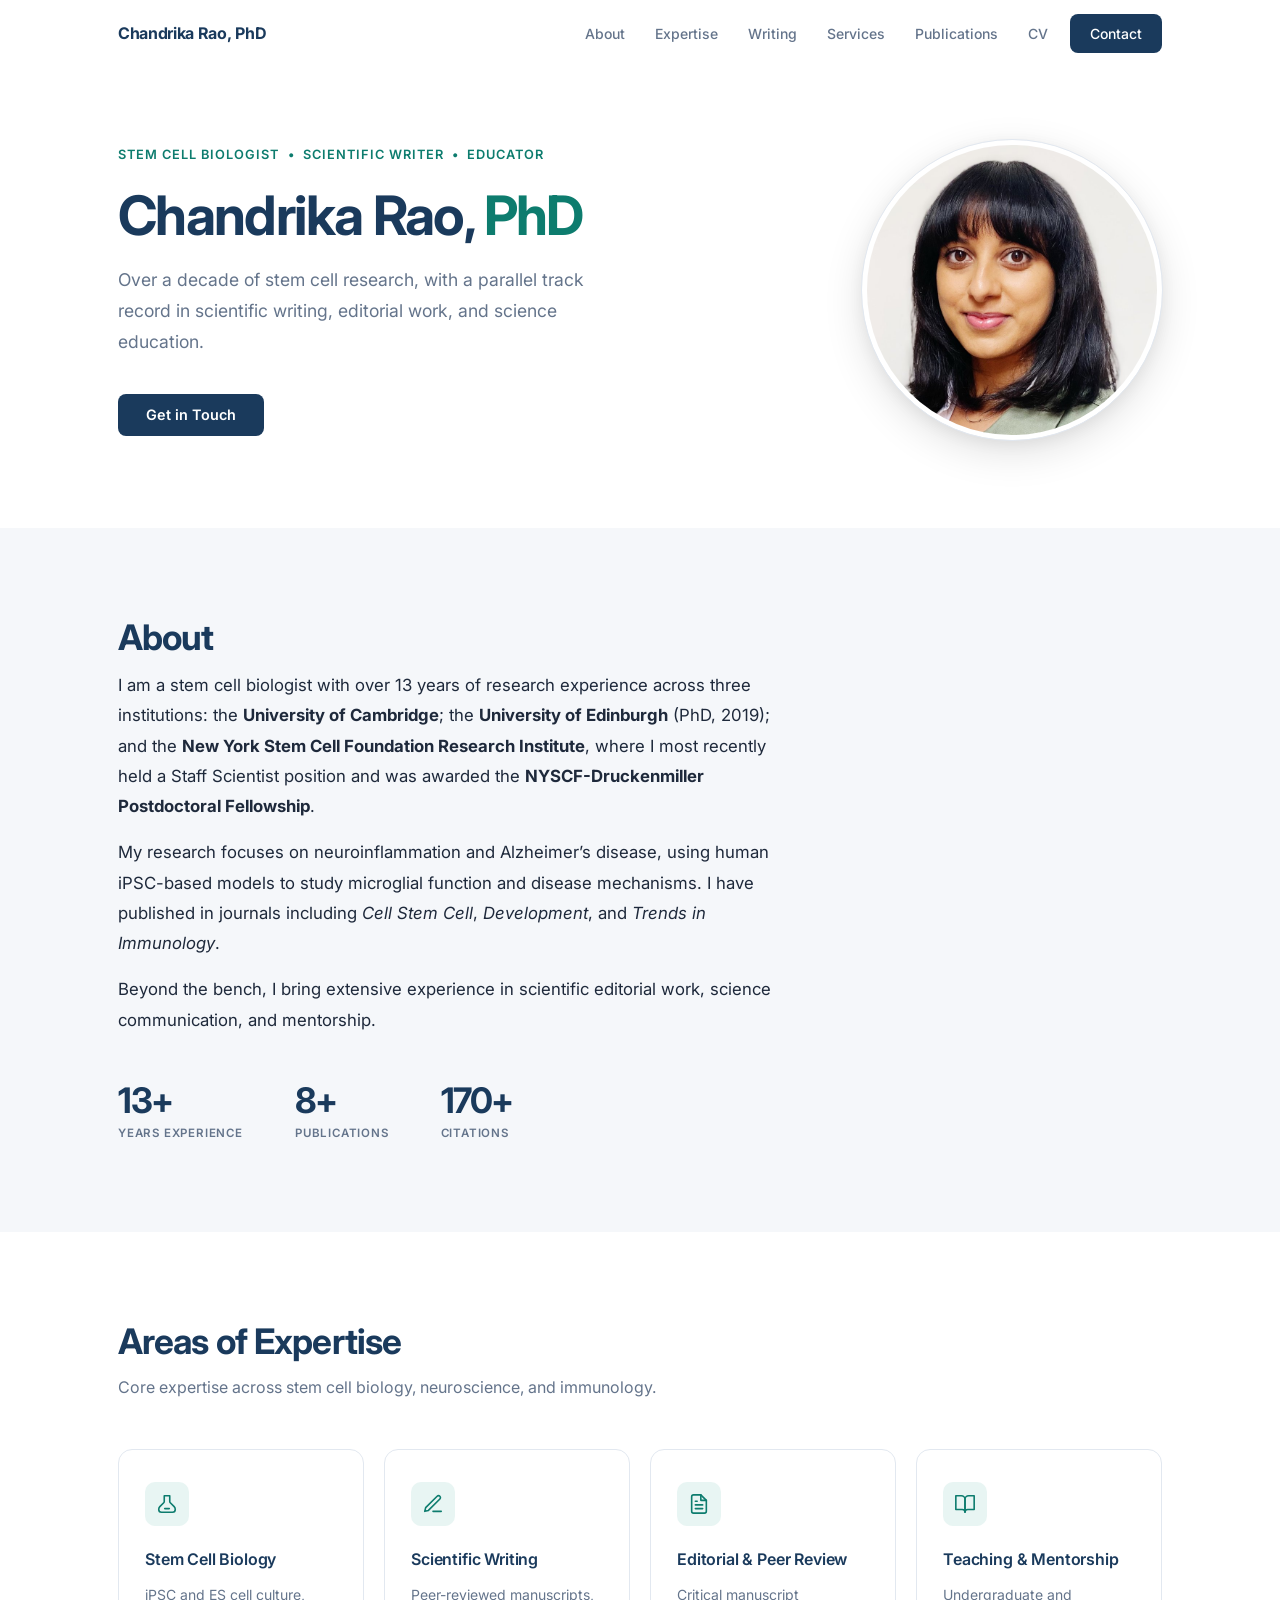
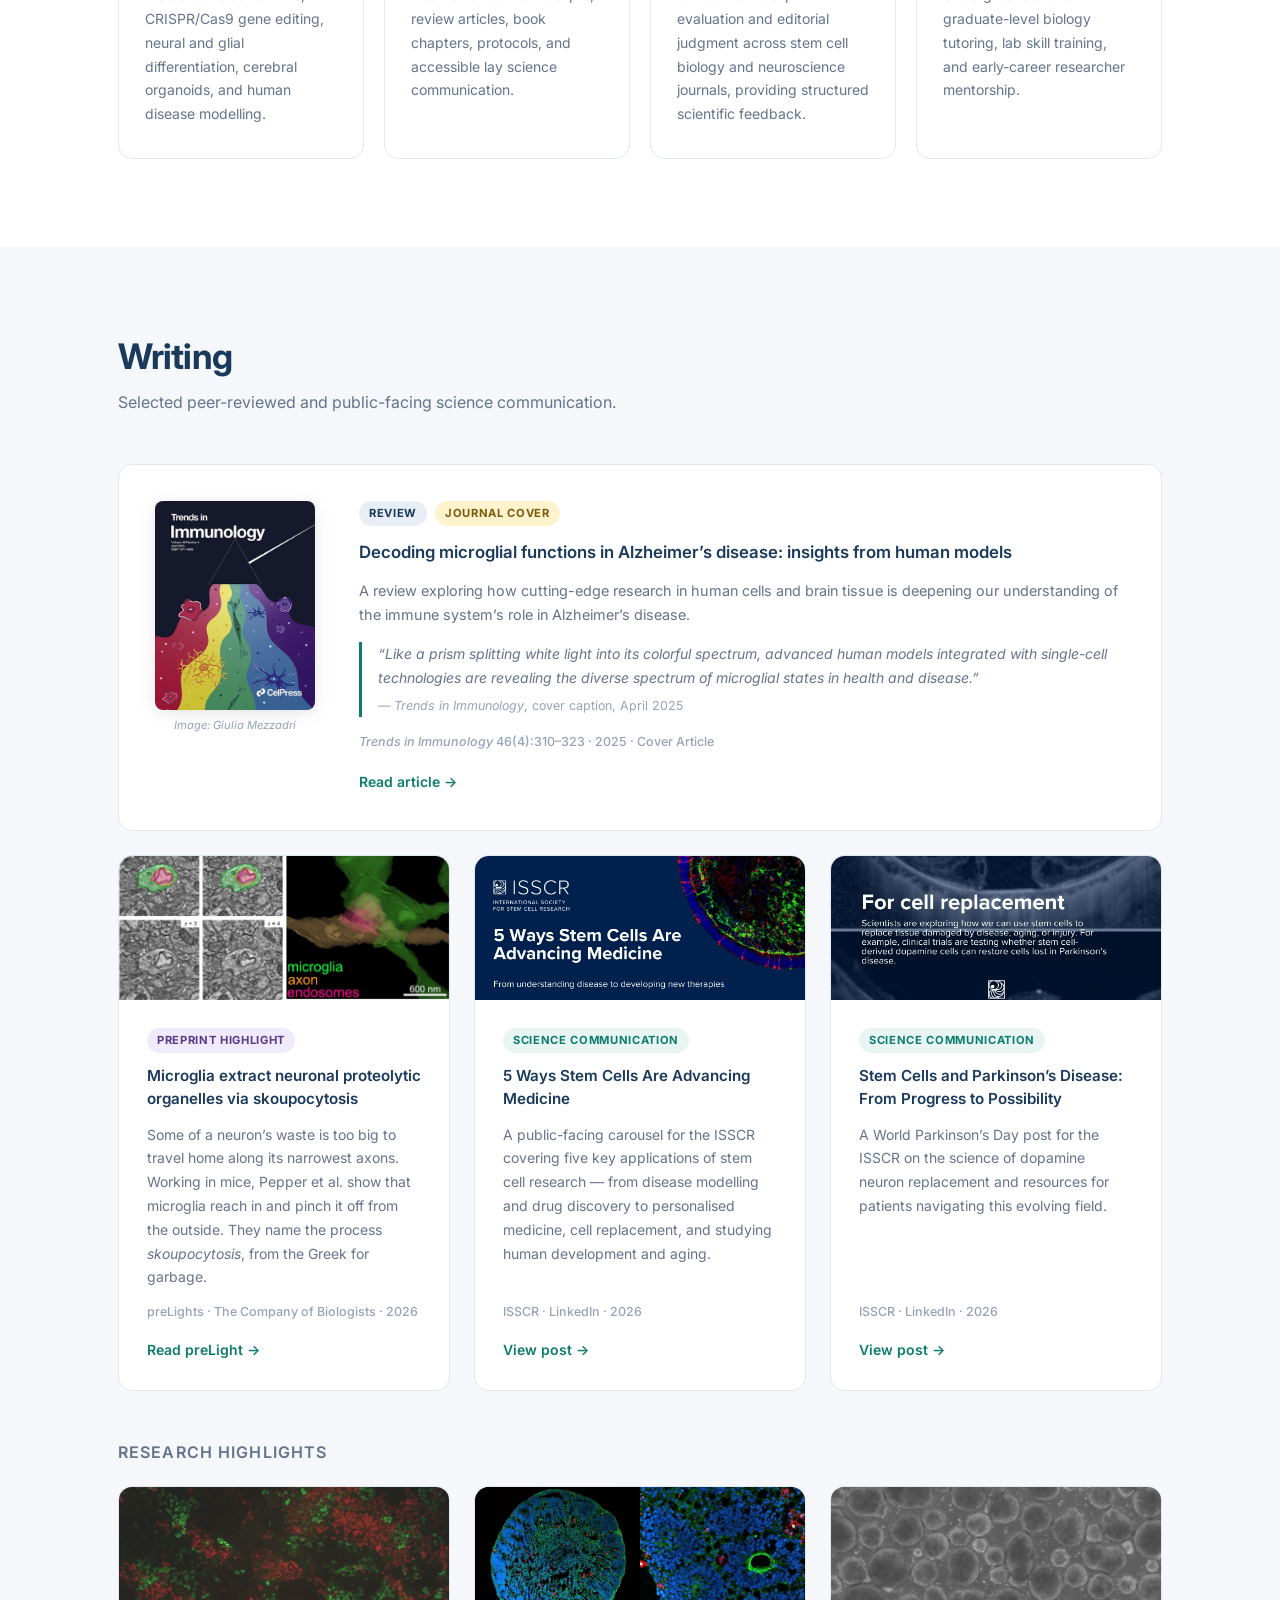
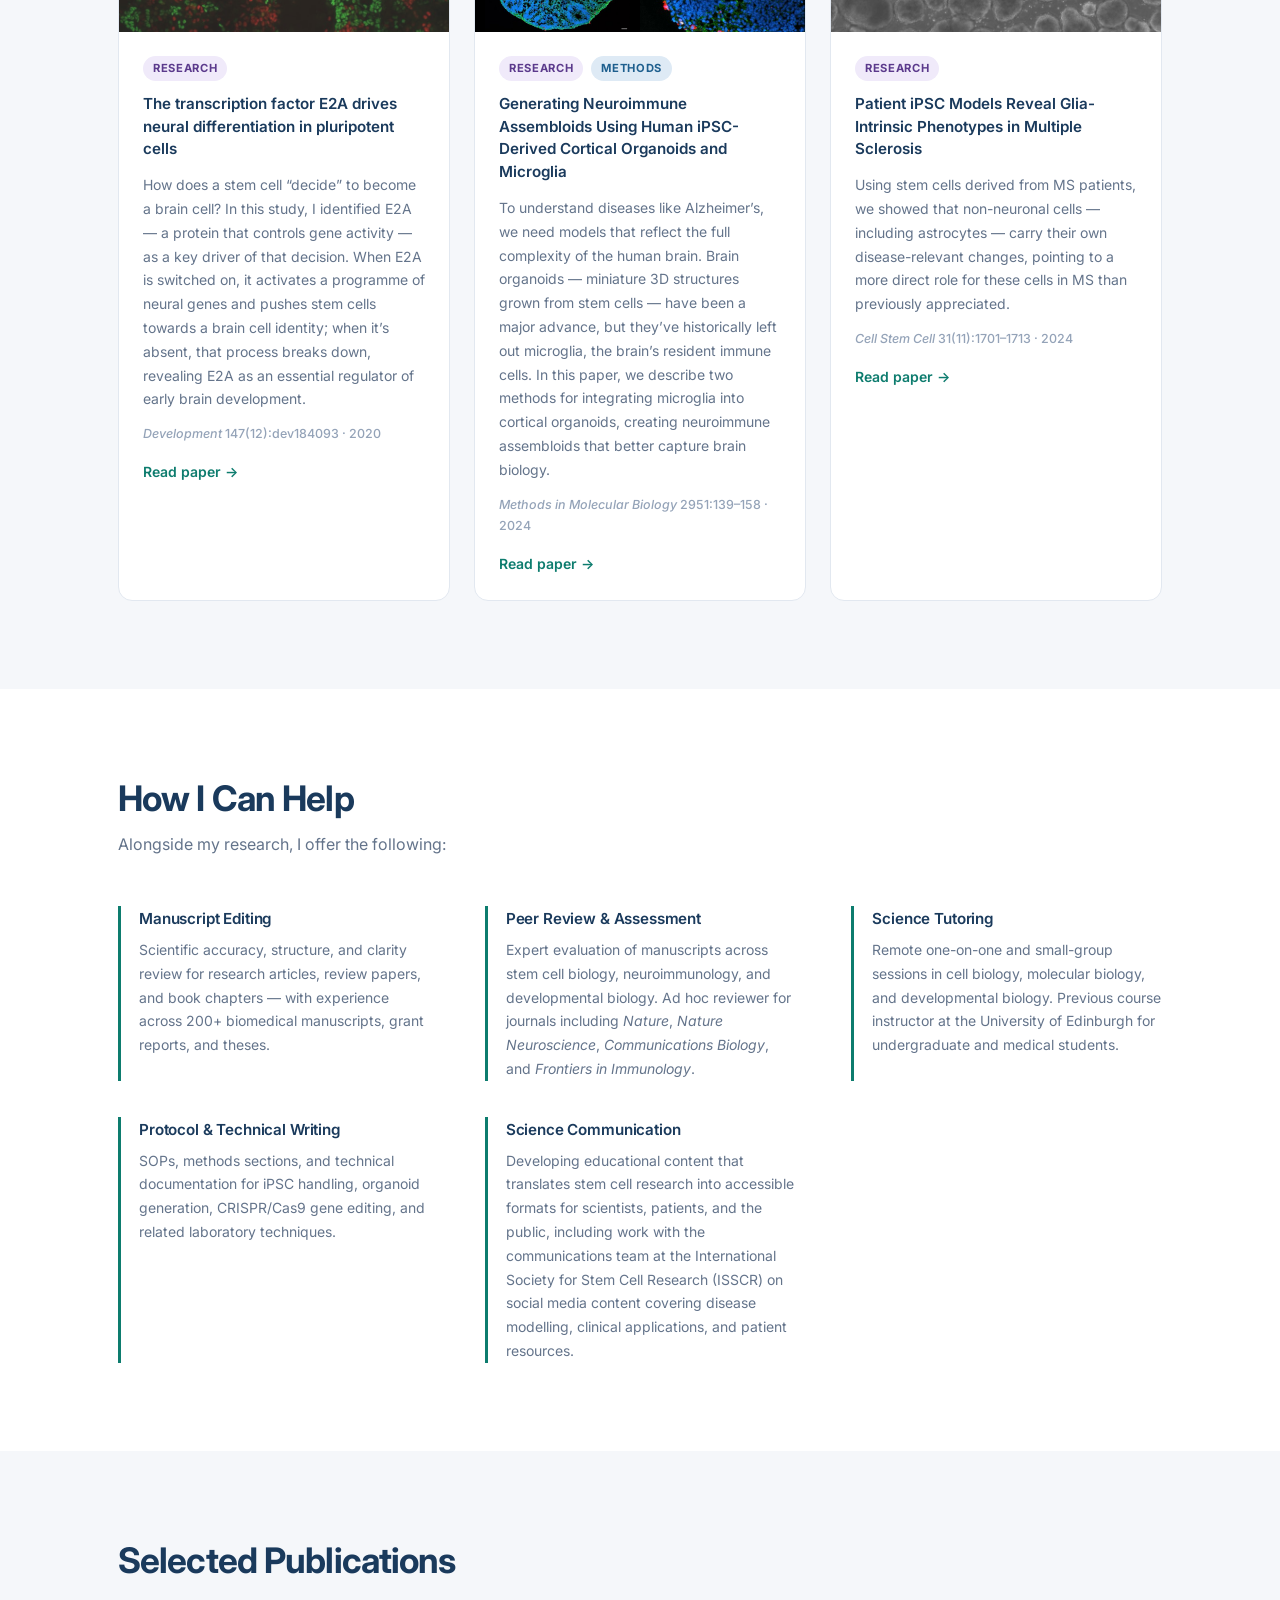
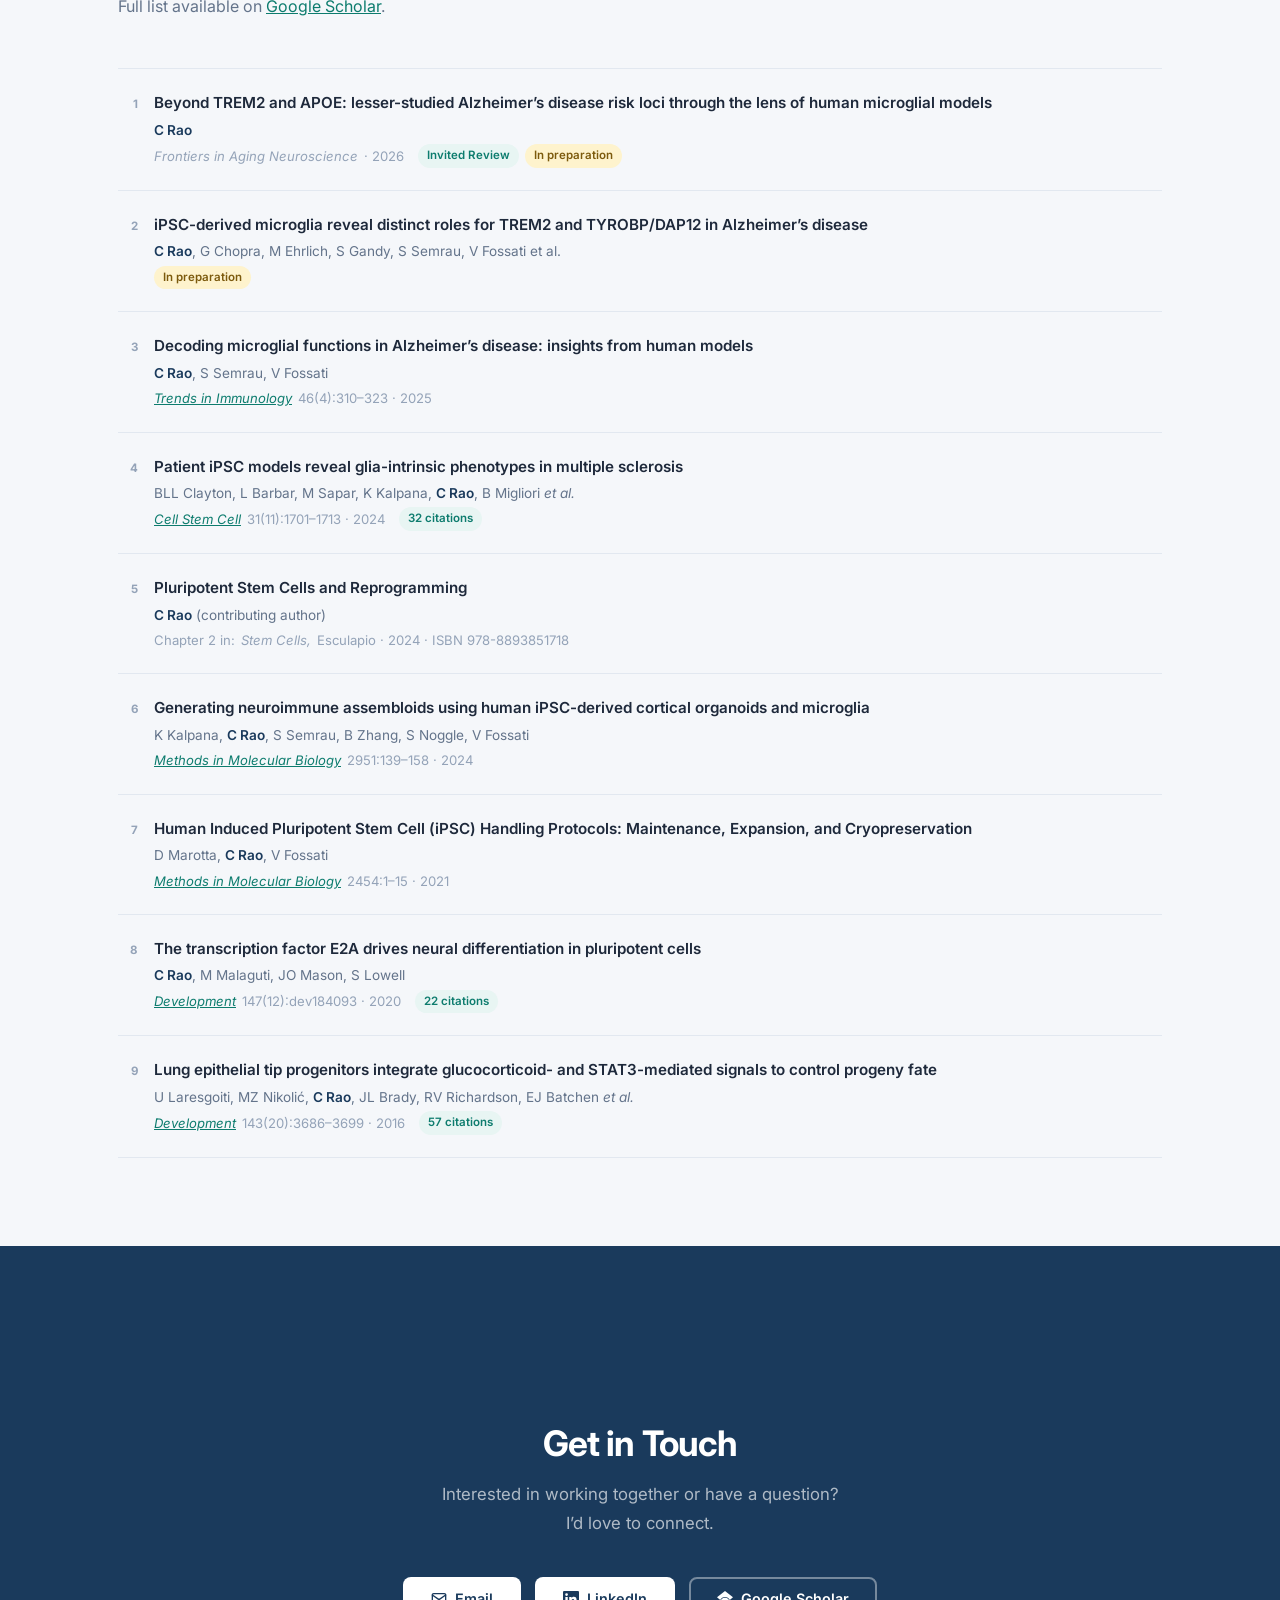
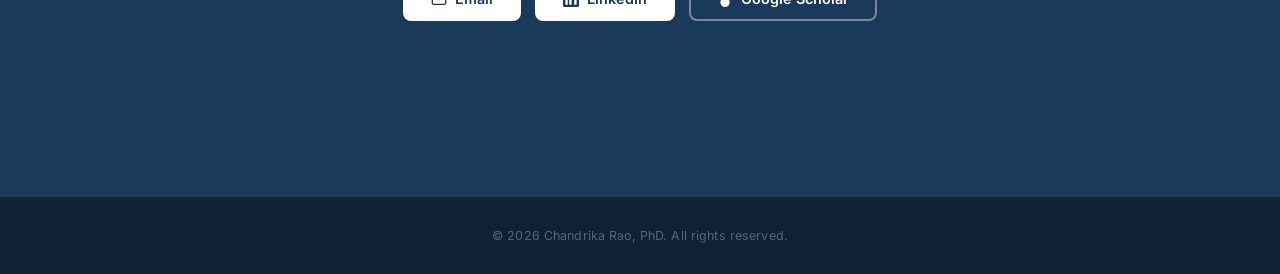
==== commit bb51443a: "Add the skoupocytosis preLight to the Writing section New card, first in the row, linking to the pub" ====
--- a/index.html
+++ b/index.html
@@ -8,18 +8,19 @@
   <meta name="description" content="Stem cell biologist and scientific writer with expertise in iPSC technology, neuroimmunology, and science communication, and a parallel track record in editorial work and science education." />
   <meta property="og:title" content="Chandrika Rao, PhD" />
   <meta property="og:description" content="Stem cell biologist and scientific writer with expertise in iPSC technology, neuroimmunology, and science communication." />
-  <meta property="og:url" content="https://chandrikaraophd.github.io" />
-  <meta property="og:image" content="https://chandrikaraophd.github.io/og-image.png" />
+  <meta property="og:url" content="https://chandrikaraophd.github.io/" />
+  <meta property="og:image:type" content="image/jpeg" />
+  <meta property="og:image" content="https://chandrikaraophd.github.io/social-card.jpg" />
   <meta property="og:image:width" content="1200" />
-  <meta property="og:image:height" content="630" />
+  <meta property="og:image:height" content="627" />
   <meta property="og:type" content="website" />
   <meta name="twitter:card" content="summary_large_image" />
   <meta name="twitter:title" content="Chandrika Rao, PhD" />
   <meta name="twitter:description" content="Stem cell biologist and scientific writer with expertise in iPSC technology, neuroimmunology, and science communication." />
-  <meta name="twitter:image" content="https://chandrikaraophd.github.io/og-image.png" />
+  <meta name="twitter:image" content="https://chandrikaraophd.github.io/social-card.jpg" />
   <link rel="canonical" href="https://chandrikaraophd.github.io/" />
   <link rel="icon" href="favicon.svg" type="image/svg+xml" />
-  <link rel="apple-touch-icon" href="og-image.png" />
+  <link rel="apple-touch-icon" href="apple-touch-icon.png" />
   <meta name="theme-color" content="#0d7c6e" />
   <script type="application/ld+json">
   {
@@ -30,7 +31,7 @@
     "jobTitle": "Stem Cell Biologist and Scientific Writer",
     "description": "Stem cell biologist with over a decade of research experience in neuroinflammation and Alzheimer's disease, and a parallel track record in scientific writing, editorial work, and science education.",
     "url": "https://chandrikaraophd.github.io/",
-    "image": "https://chandrikaraophd.github.io/og-image.png",
+    "image": "https://chandrikaraophd.github.io/social-card.jpg",
     "email": "mailto:chandrikarao@icloud.com",
     "sameAs": [
       "https://www.linkedin.com/in/chandrikaraophd/",
@@ -98,7 +99,7 @@
         </div>
         <div class="hero-photo">
           <div class="photo-clip">
-            <img src="Headshot_web.jpg" alt="Chandrika Rao, PhD" width="800" height="1028" fetchpriority="high" />
+            <img src="assets/Headshot_web.jpg" alt="Chandrika Rao, PhD" width="800" height="1028" fetchpriority="high" />
           </div>
         </div>
       </div>
@@ -210,7 +211,7 @@
         <!-- Featured: Cover Article -->
         <div class="writing-featured">
           <div class="writing-featured-img">
-            <img src="cover_web.jpg" alt="Trends in Immunology April 2025 cover" width="400" height="521" loading="lazy" />
+            <img src="assets/cover_web.jpg" alt="Trends in Immunology April 2025 cover" width="400" height="521" loading="lazy" />
             <p class="img-credit">Image: Giulia Mezzadri</p>
           </div>
           <div class="writing-featured-text">
@@ -229,12 +230,23 @@
           </div>
         </div>
 
-        <!-- ISSCR Posts -->
+        <!-- Posts -->
         <div class="writing-grid">
 
           <div class="writing-card">
             <div class="writing-card-img">
-              <img src="isscr_5ways_cover.jpg" alt="5 Ways Stem Cells Are Advancing Medicine — ISSCR" width="1200" height="670" loading="lazy" />
+              <img src="assets/prelight_skoupocytosis.jpg" alt="Electron microscopy and 3D reconstruction of a microglial cell extracting endosomes from an axon (Fig. 4i–j, Pepper et al. 2026, CC BY 4.0)" width="689" height="342" loading="lazy" style="object-position: center bottom;" />
+            </div>
+            <span class="writing-tag writing-tag--highlight">Preprint Highlight</span>
+            <h3>Microglia extract neuronal proteolytic organelles via skoupocytosis</h3>
+            <p>Some of a neuron&rsquo;s waste is too big to travel home along its narrowest axons. Working in mice, Pepper et al. show that microglia reach in and pinch it off from the outside. They name the process <em>skoupocytosis</em>, from the Greek for garbage.</p>
+            <div class="writing-meta">preLights &middot; The Company of Biologists &middot; 2026</div>
+            <a href="https://prelights.biologists.com/highlights/microglia-extract-neuronal-proteolytic-organelles-via-skoupocytosis/" target="_blank" rel="noopener" class="writing-link">Read preLight &rarr;</a>
+          </div>
+
+          <div class="writing-card">
+            <div class="writing-card-img">
+              <img src="assets/isscr_5ways_cover.jpg" alt="5 Ways Stem Cells Are Advancing Medicine — ISSCR" width="1200" height="670" loading="lazy" />
             </div>
             <span class="writing-tag writing-tag--comm">Science Communication</span>
             <h3>5 Ways Stem Cells Are Advancing Medicine</h3>
@@ -245,7 +257,7 @@
 
           <div class="writing-card">
             <div class="writing-card-img">
-              <img src="isscr_parkinsons_cover.jpg" alt="Stem cells and Parkinson's Disease — ISSCR" width="1200" height="670" loading="lazy" />
+              <img src="assets/isscr_parkinsons_cover.jpg" alt="Stem cells and Parkinson's Disease — ISSCR" width="1200" height="670" loading="lazy" />
             </div>
             <span class="writing-tag writing-tag--comm">Science Communication</span>
             <h3>Stem Cells and Parkinson&rsquo;s Disease: From Progress to Possibility</h3>
@@ -263,7 +275,7 @@
 
             <div class="highlight-card">
               <div class="highlight-img">
-                <img src="e2a_highlight_card.jpg" alt="Fluorescence microscopy image showing stem cells differentiating towards a neural identity" width="700" height="525" loading="lazy" />
+                <img src="assets/e2a_highlight_card.jpg" alt="Fluorescence microscopy image showing stem cells differentiating towards a neural identity" width="700" height="525" loading="lazy" />
               </div>
               <div class="highlight-body">
                 <span class="writing-tag writing-tag--highlight">Research</span>
@@ -277,10 +289,10 @@
             <div class="highlight-card">
               <div class="highlight-triptych">
                 <div class="triptych-panel">
-                  <img src="organoid_p2.jpg" alt="Complete neuroimmune assembloid" width="500" height="500" loading="lazy" style="object-fit: contain; background: black;" />
+                  <img src="assets/organoid_p2.jpg" alt="Complete neuroimmune assembloid" width="500" height="500" loading="lazy" style="object-fit: contain; background: black;" />
                 </div>
                 <div class="triptych-panel">
-                  <img src="organoid_p3.jpg" alt="Zoomed detail of neuroimmune assembloid" width="500" height="500" loading="lazy" />
+                  <img src="assets/organoid_p3.jpg" alt="Zoomed detail of neuroimmune assembloid" width="500" height="500" loading="lazy" />
                 </div>
               </div>
               <div class="highlight-body">
@@ -297,7 +309,7 @@
 
             <div class="highlight-card">
               <div class="highlight-img">
-                <img src="spheroids.jpg" alt="Brightfield microscopy image of iPSC-derived spheroids" width="700" height="528" loading="lazy" />
+                <img src="assets/spheroids.jpg" alt="Brightfield microscopy image of iPSC-derived spheroids" width="700" height="528" loading="lazy" />
               </div>
               <div class="highlight-body">
                 <span class="writing-tag writing-tag--highlight">Research</span>
--- a/style.css
+++ b/style.css
@@ -602,7 +602,7 @@
 
 .writing-grid {
   display: grid;
-  grid-template-columns: repeat(2, 1fr);
+  grid-template-columns: repeat(3, 1fr);
   gap: 24px;
 }
 
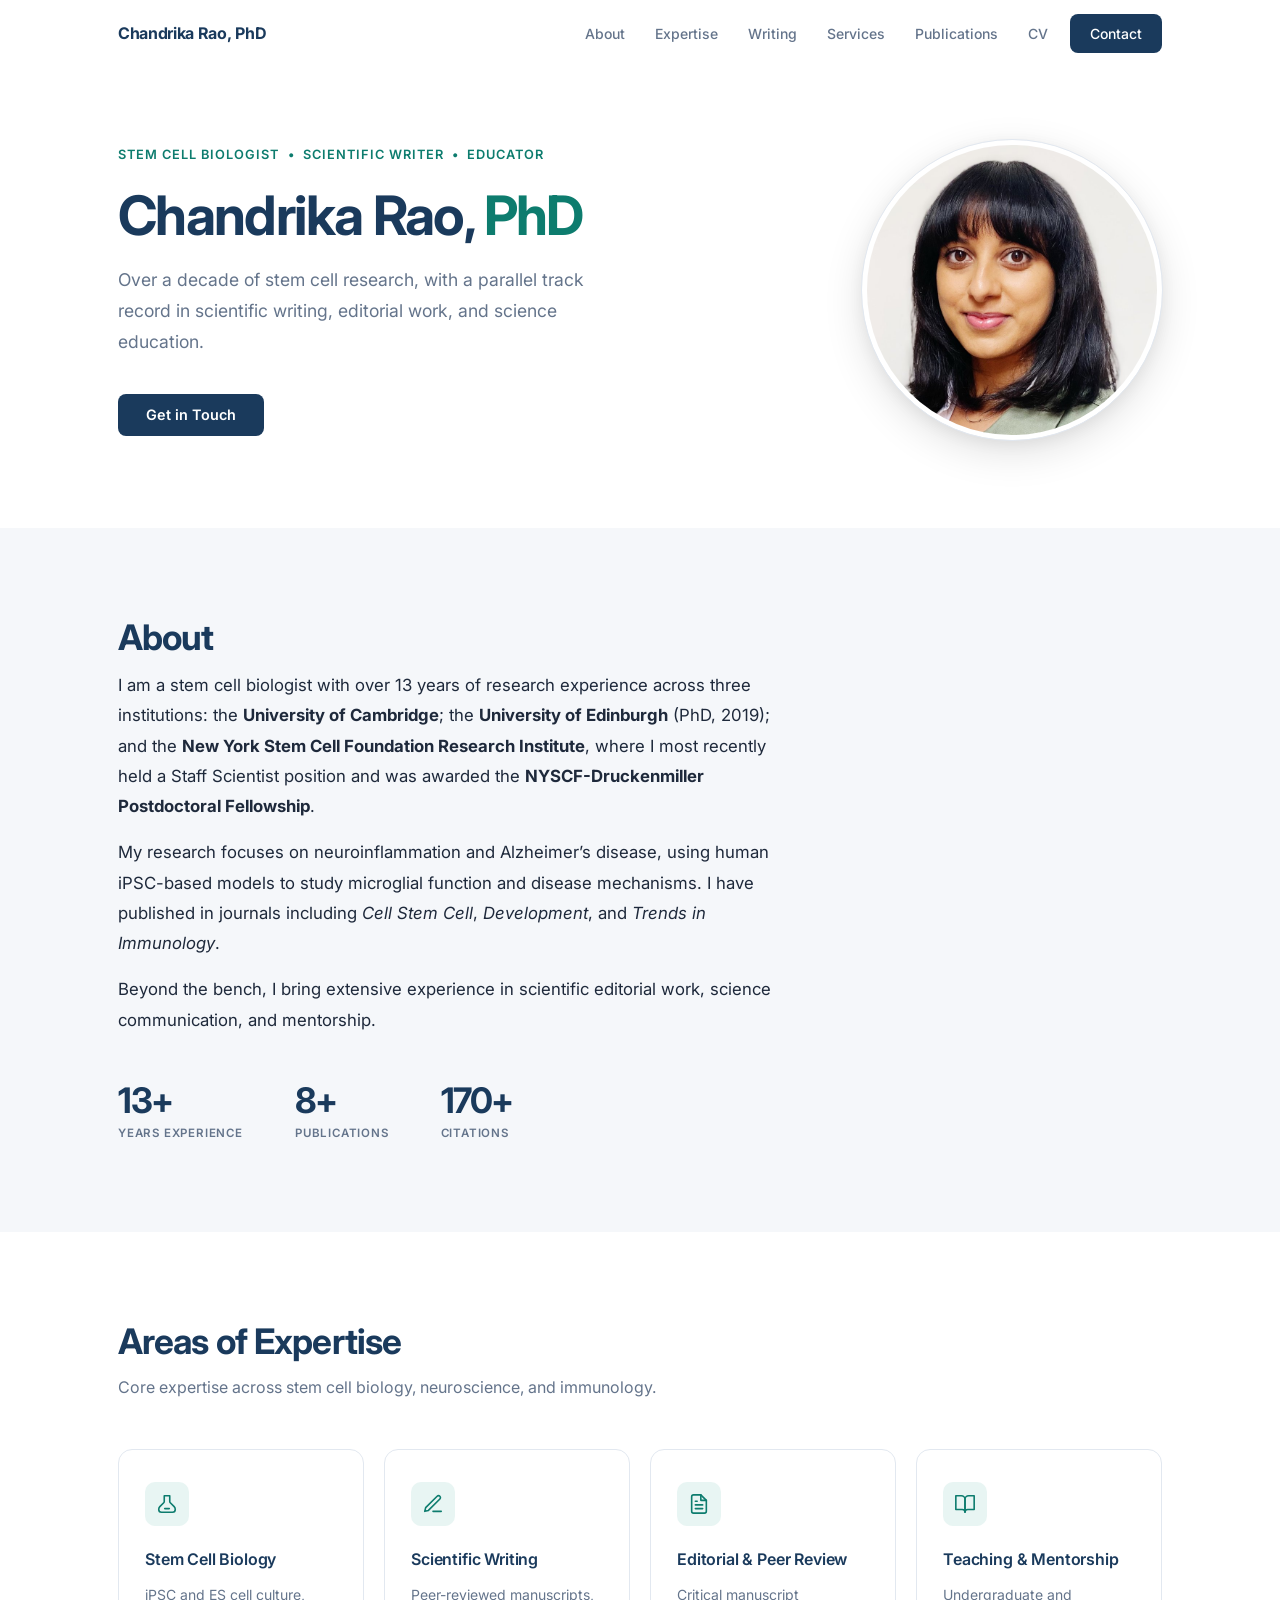
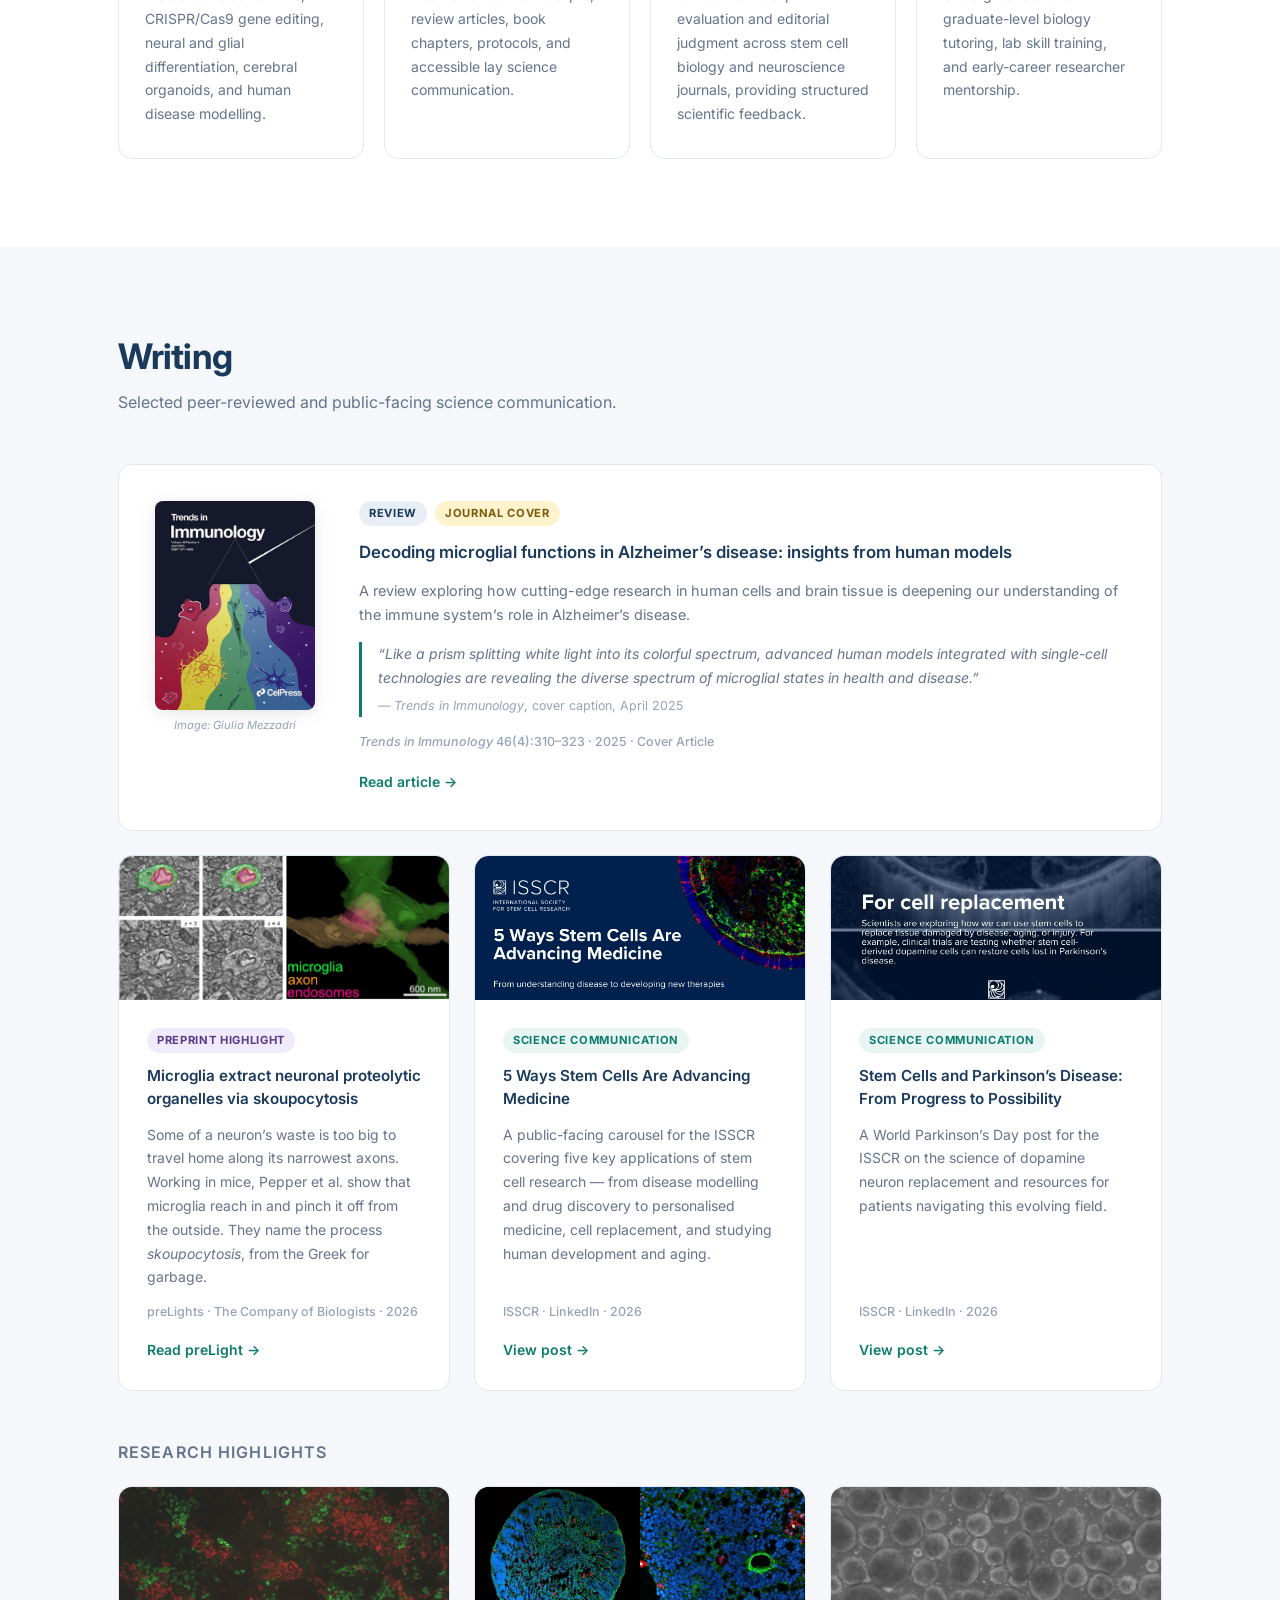
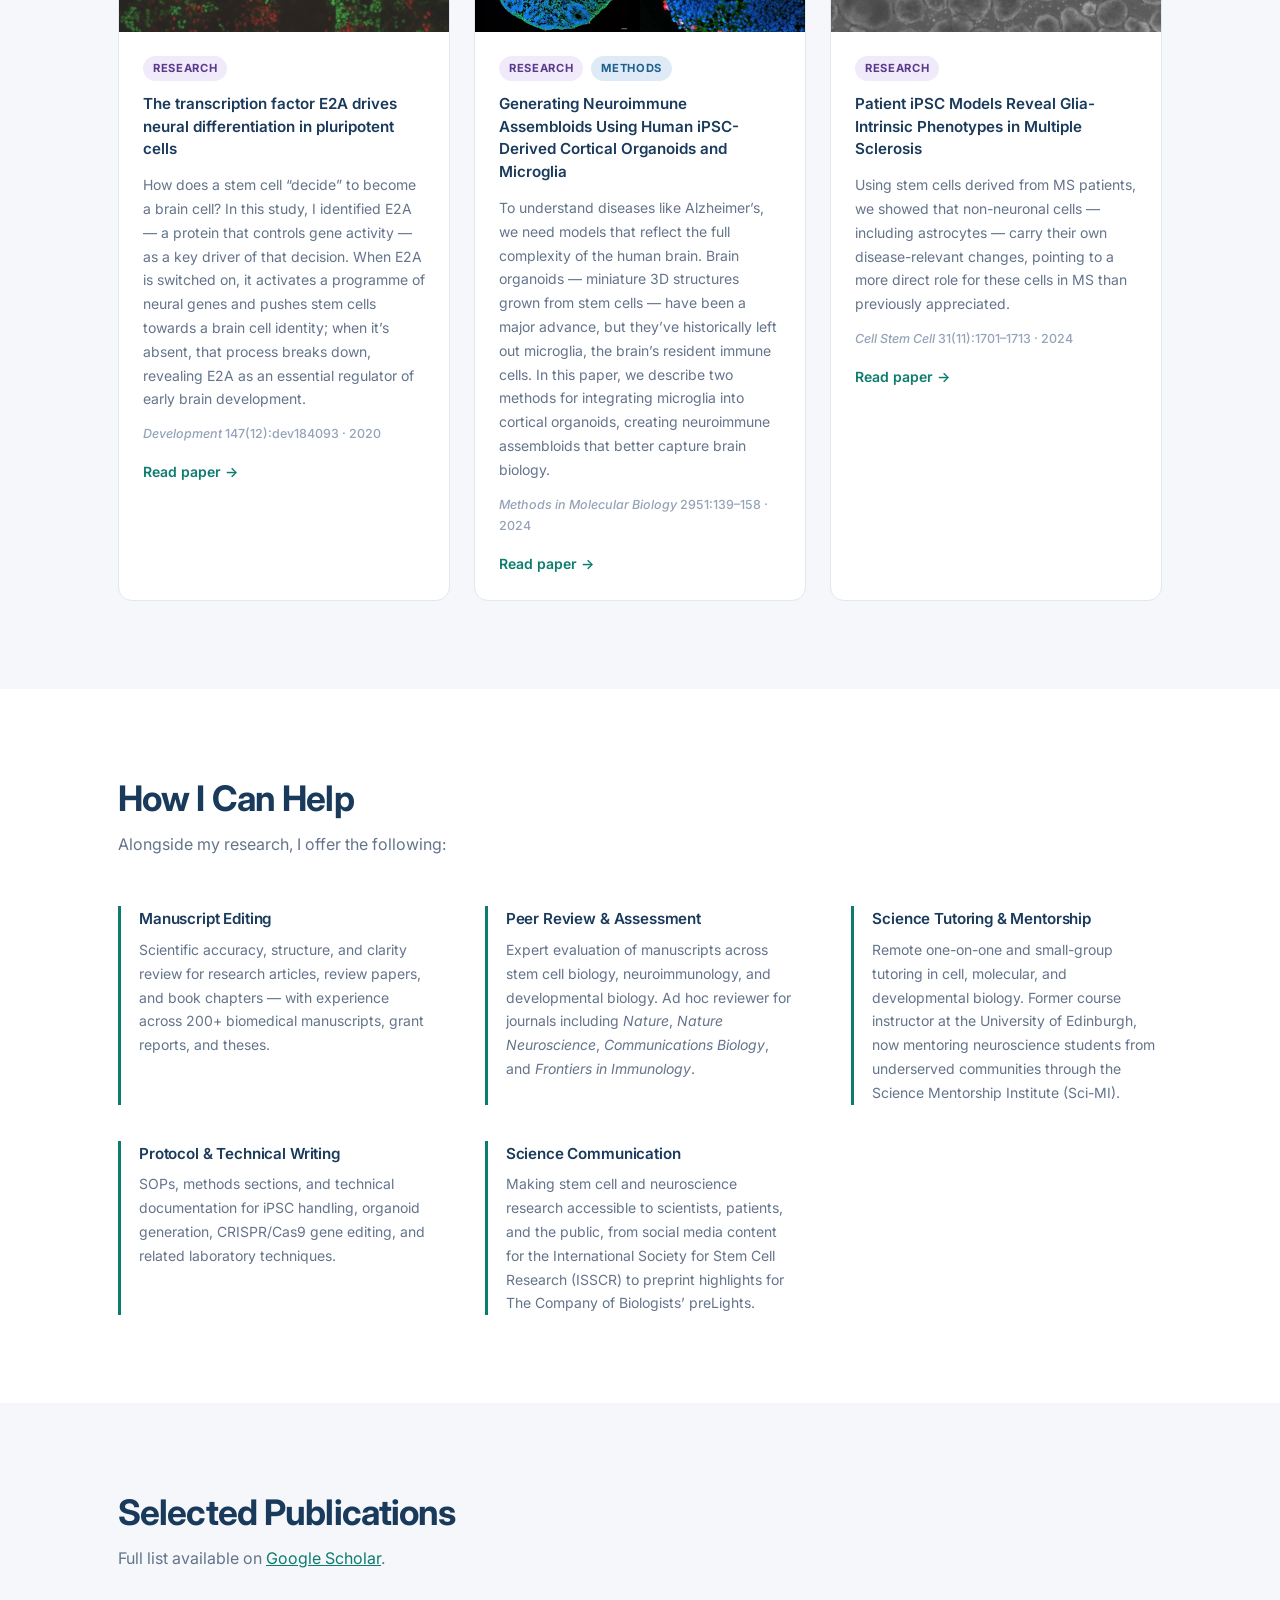
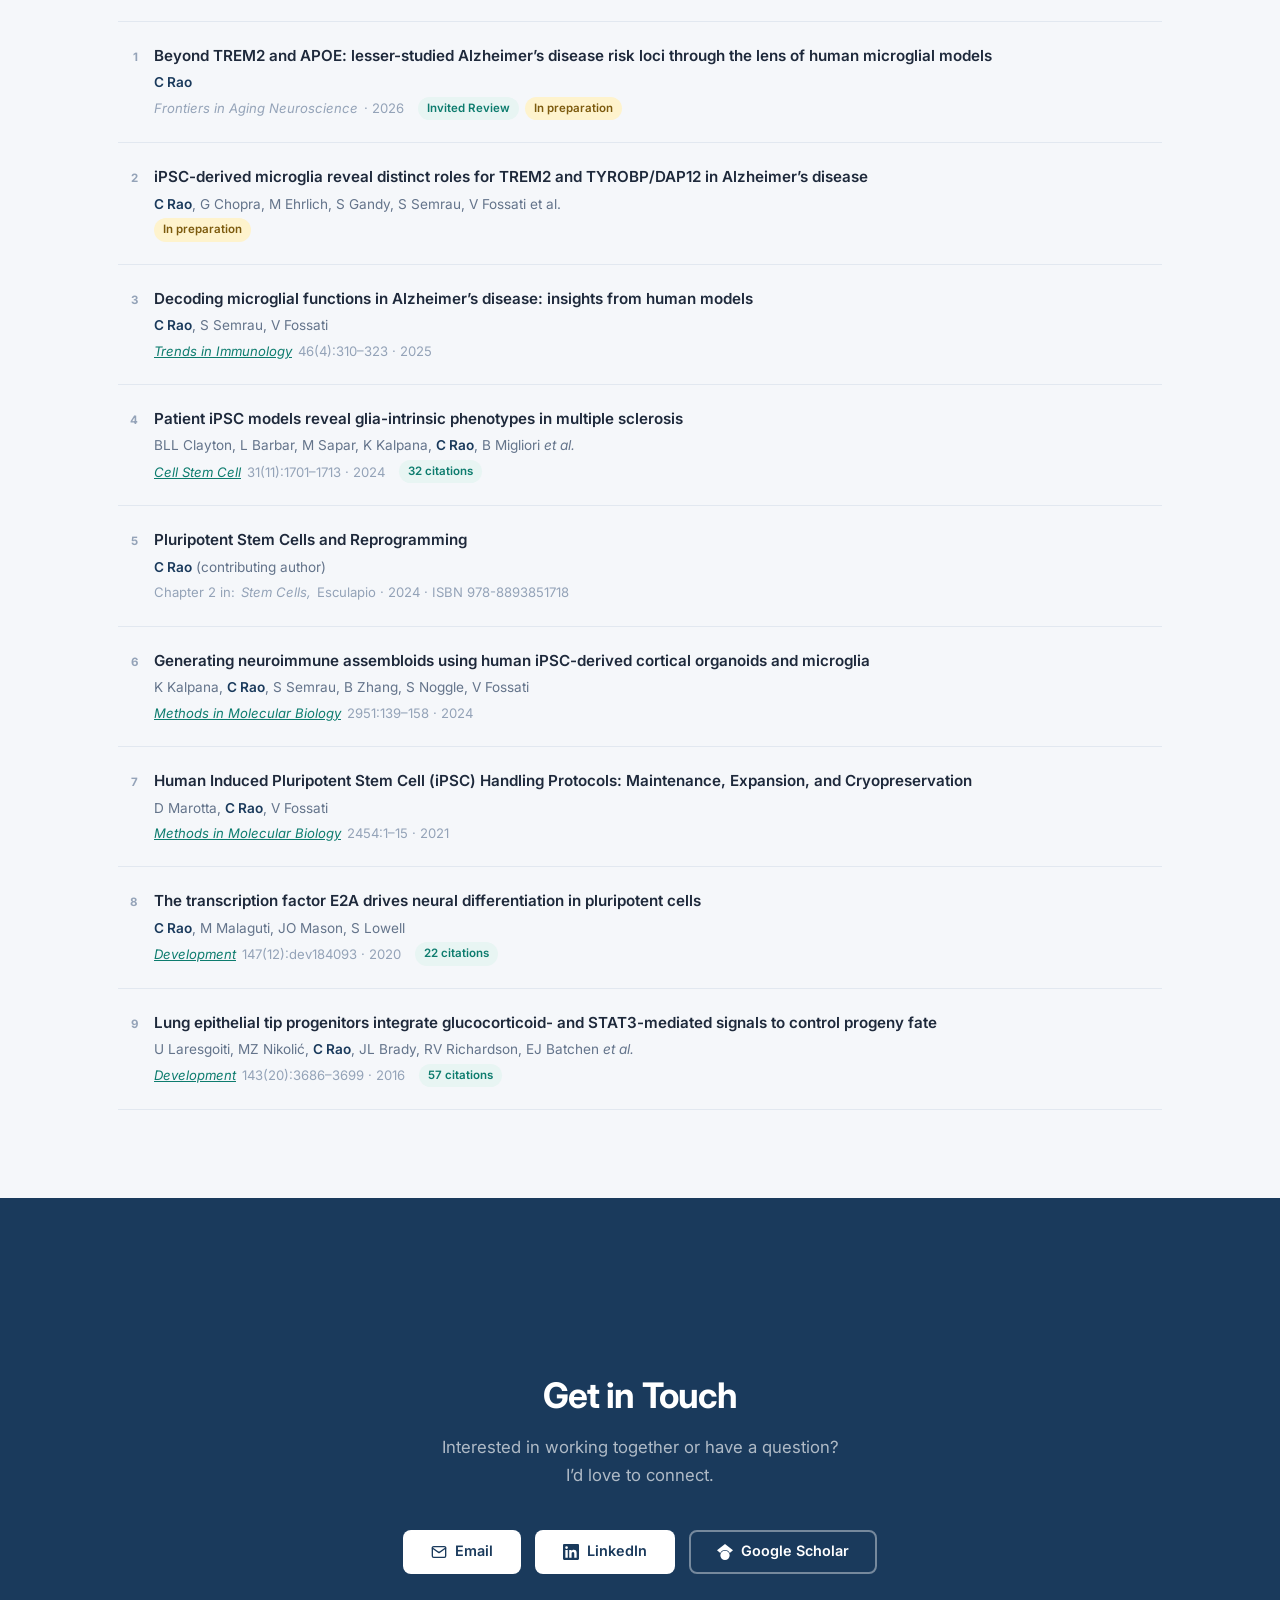
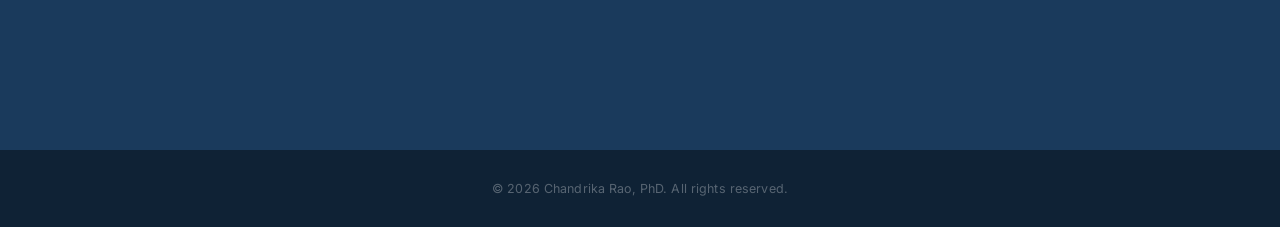
==== commit 2fdd921b: "Update the Tutoring and Science Communication services - Science Tutoring becomes Science Tutoring &" ====
--- a/index.html
+++ b/index.html
@@ -344,8 +344,8 @@
           </div>
 
           <div class="service-item">
-            <h4>Science Tutoring</h4>
-            <p>Remote one-on-one and small-group sessions in cell biology, molecular biology, and developmental biology. Previous course instructor at the University of Edinburgh for undergraduate and medical students.</p>
+            <h4>Science Tutoring &amp; Mentorship</h4>
+            <p>Remote one-on-one and small-group tutoring in cell, molecular, and developmental biology. Former course instructor at the University of Edinburgh, now mentoring neuroscience students from underserved communities through the Science Mentorship Institute (Sci-MI).</p>
           </div>
 
           <div class="service-item">
@@ -355,7 +355,7 @@
 
           <div class="service-item">
             <h4>Science Communication</h4>
-            <p>Developing educational content that translates stem cell research into accessible formats for scientists, patients, and the public, including work with the communications team at the International Society for Stem Cell Research (ISSCR) on social media content covering disease modelling, clinical applications, and patient resources.</p>
+            <p>Making stem cell and neuroscience research accessible to scientists, patients, and the public, from social media content for the International Society for Stem Cell Research (ISSCR) to preprint highlights for The Company of Biologists&rsquo; preLights.</p>
           </div>
 
         </div>
